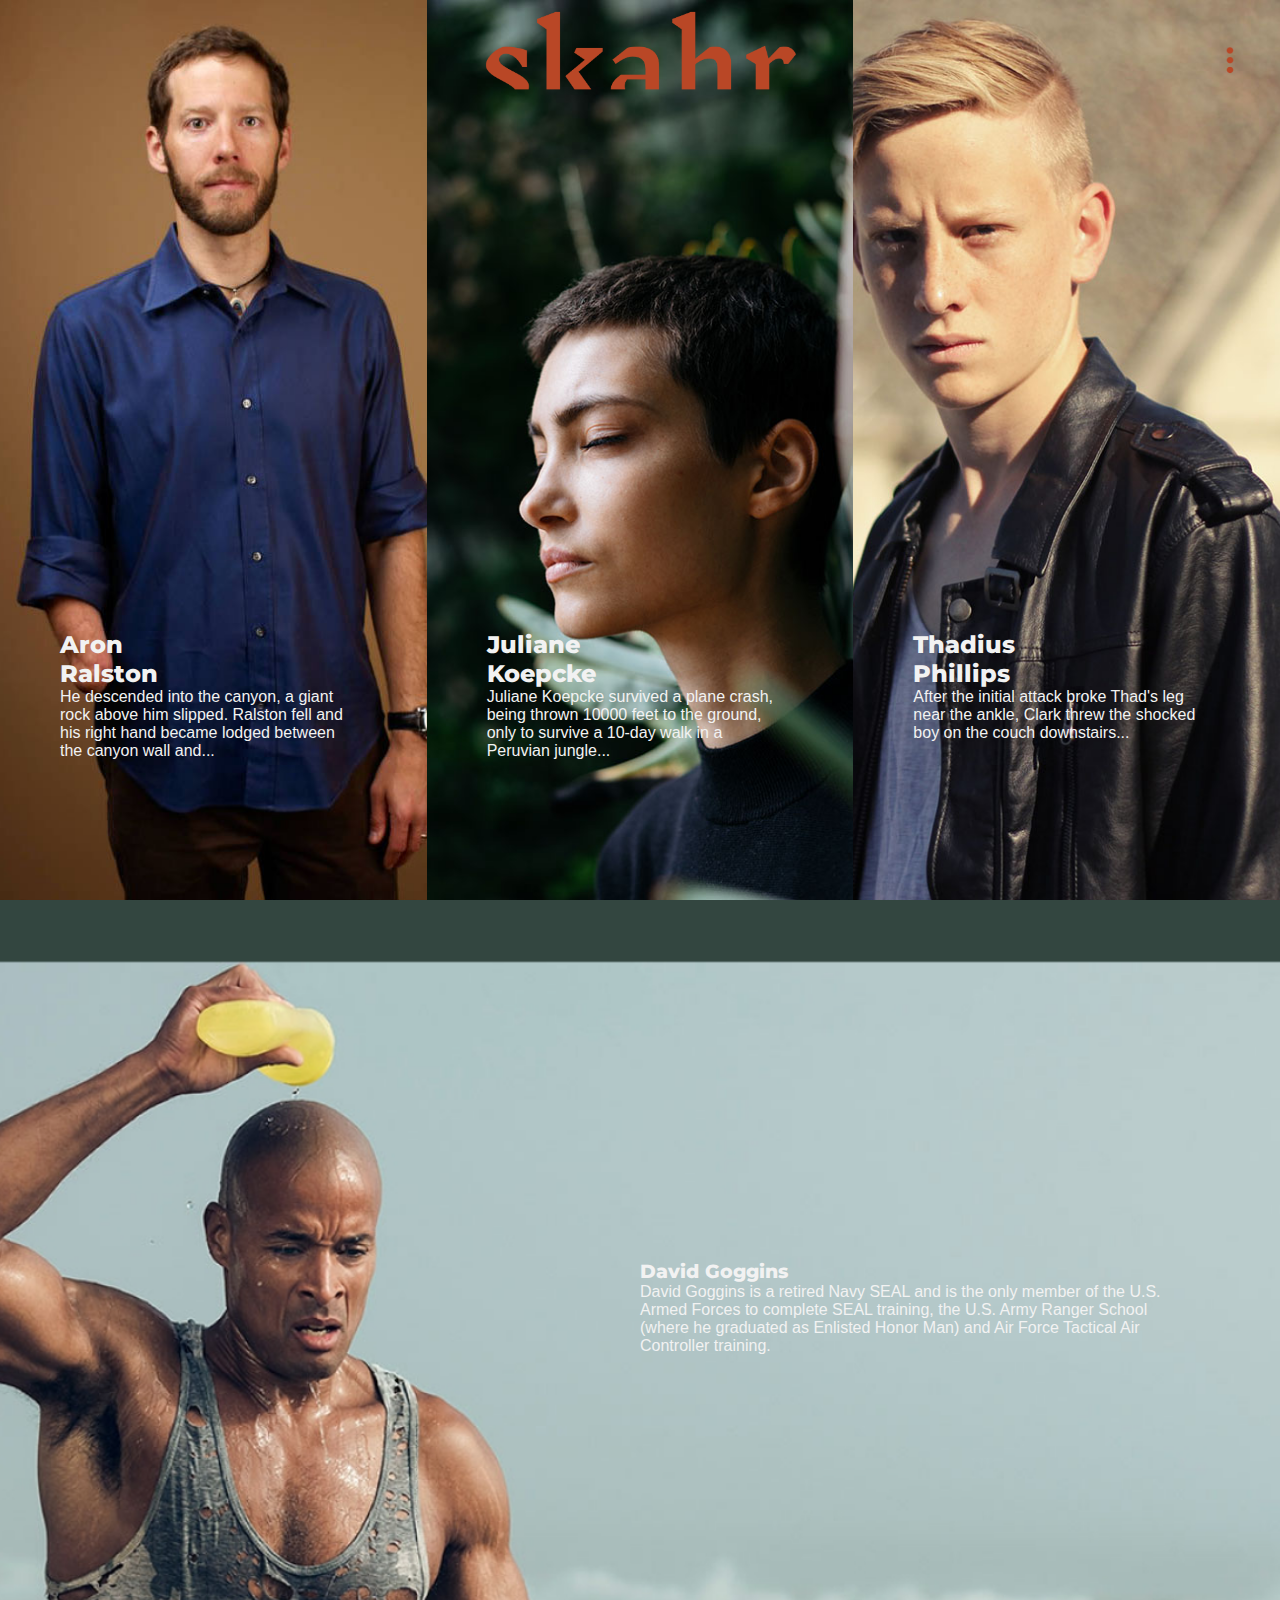
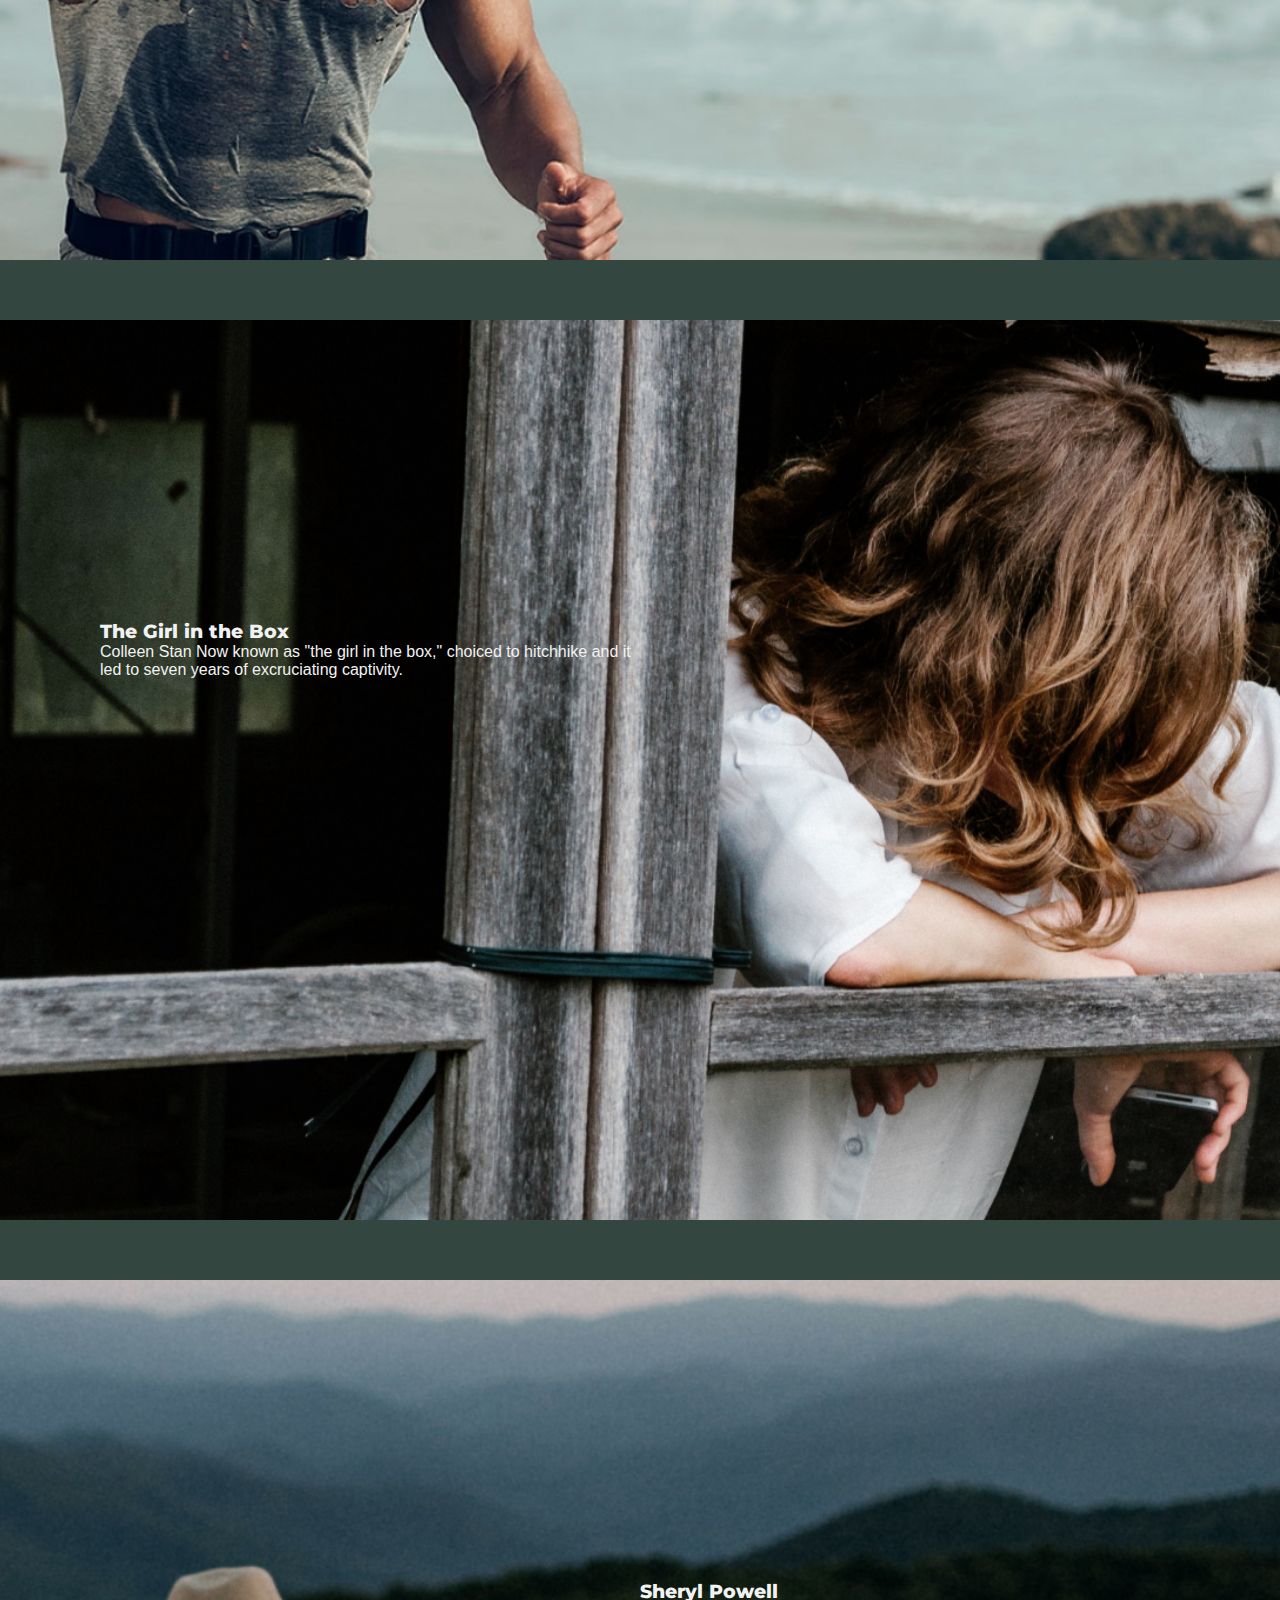
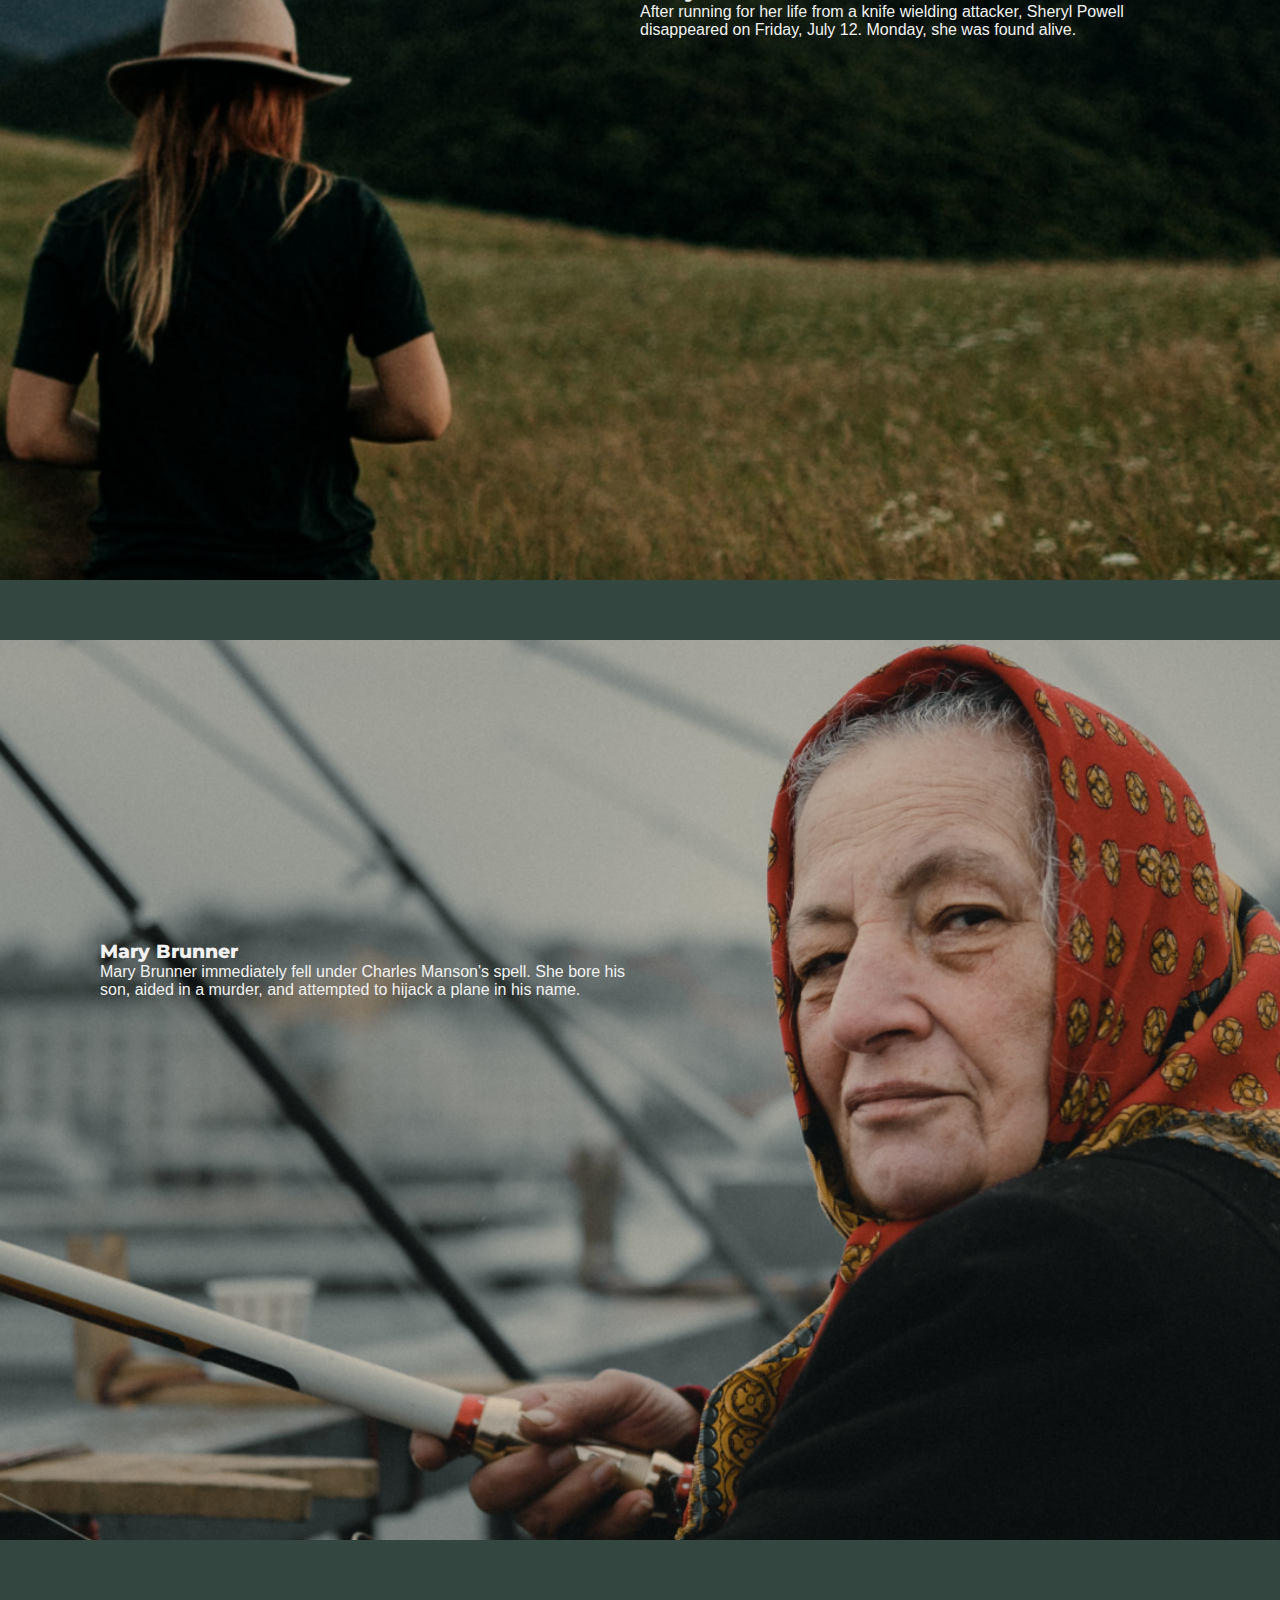
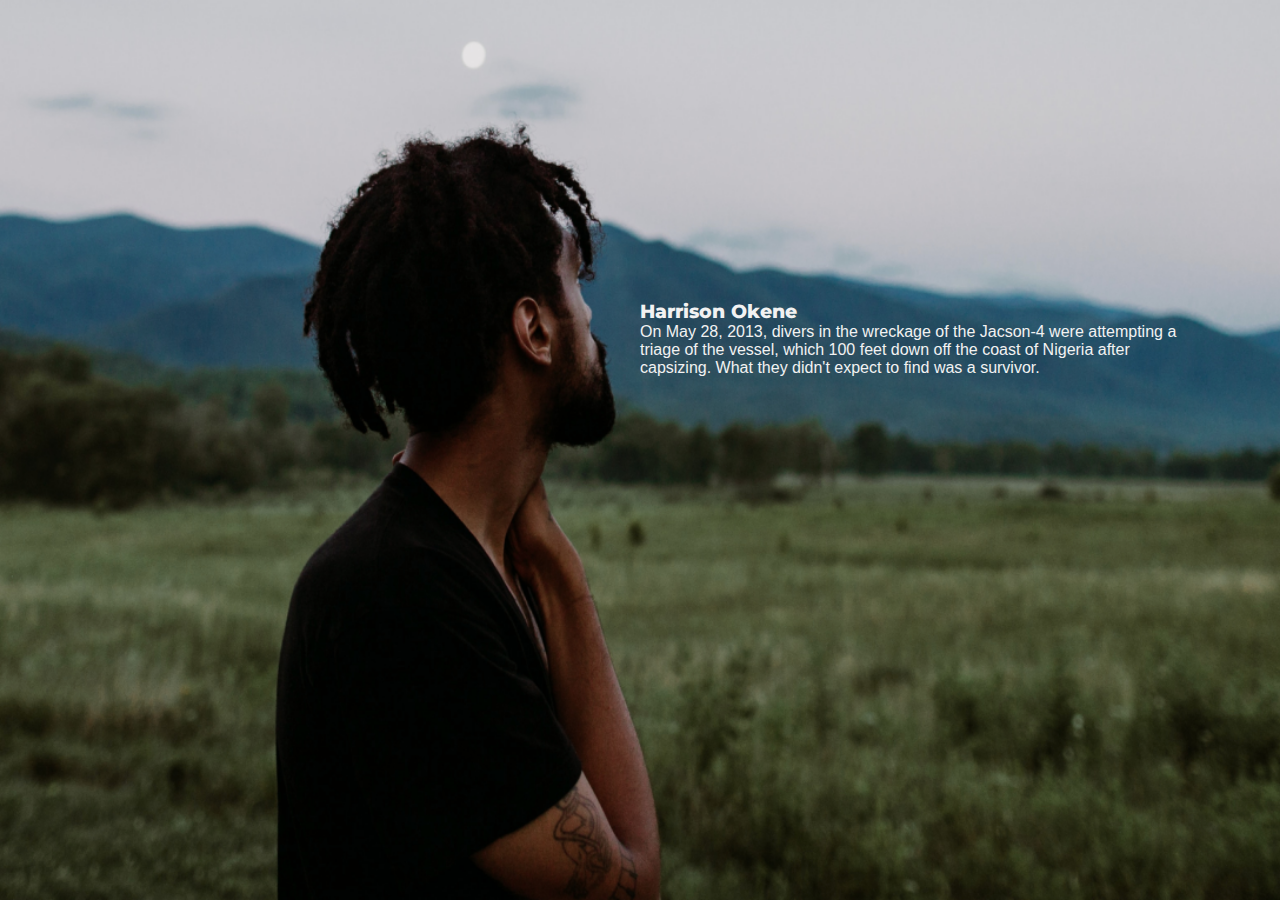
==== index.html @ 728d1b44 "meny - pirk" ====
<!DOCTYPE html>
<html lang="en">

<head>
  <meta charset="UTF-8" />
  <meta name="viewport" content="width=device-width, initial-scale=1.0" />
  <meta http-equiv="X-UA-Compatible" content="ie=edge" />
  <link rel="stylesheet" href="index.css" />
  <title>skahrmagazine</title>
</head>

<body>

  <header>
    <div class="header-item home"></div>
    <div class="header-menu">
      <a href="#">
        <div id="knapp"></div>
      </a>
    </div>
    </div>
  </header>

  <!-- BURGER MENU -->

  <div class="overlay-menu" scroll="no">
    <nav>
      <div class="burger-nav">
        <div class="logo-menu">
          <img class="" src="./src/nylogo-kopi.png">
        </div>
        <div id="search">
          <input type="text">
          <div class="lupen">
            <img class="lupen" src="./assets/Magnifying.png">
          </div>
        </div>
      </div>

      <a href="#">
        <div id="pilh"></div>
      </a>

      <div class="box">
        <div class="articles">
          <div id="david">
            <img class="person david" src="./src/eldreartikler/DavidGoggins.png">
            <h4>David Goggins</h4>
            <p>David Goggins is a retired Navy SEAL and is the only member of..</p>
          </div>

          <div id="boxgirl">
            <img class="person boxgirl" src="./src/eldreartikler/GirlInTheBox.png">
            <h4>The girl in the box</h4>
            <p>David Goggins is a retired Navy SEAL and is the only member of..</p>
          </div>

          <div id="harrison">
            <img class="person harrison" src="./src/eldreartikler/Harrison.png">
            <h4>Harrison Okene</h4>
            <p>David Goggins is a retired Navy SEAL and is the only member of..</p>
          </div>

          <div id="mary">
            <img class="person marybrunner" src="./src/eldreartikler/MaryBrunner.png">
            <h4>Mary Brunner</h4>
            <p>David Goggins is a retired Navy SEAL and is the only member of..</p>
          </div>

          <div id="sheryl">
            <img class="person sheryllpowell" src="./src/eldreartikler/SheryllPowell.png">
            <h4>Sheryll Powell</h4>
            <p>David Goggins is a retired Navy SEAL and is the only member of..</p>
          </div>

          <div id="jane">
            <img class="person janewilliams" src="./src/eldreartikler/JaneWilliams.png">
            <h4>Jane Williams</h4>
            <p>David Goggins is a retired Navy SEAL and is the only member of..</p>
          </div>
        </div>
      </div>
      <div class="overlay-footer">
        <div>
          <h4>Redaksjonen:</h4>
          <p>Ansv. redaktør: Helene S. Høie
            <br>
            Ansv. adm. direktør: Marius A. Sletten
            <br>
            Utviklingsredaktør: Silje Ljødal
          </p>
        </div>
        <div>
          <h4>Kontakt:</h4>
          <p>skahr@magasin.com
            <br>
            <br>
            Rosenkrantz gate 16,
            0160 Oslo
          </p>
        </div>
      </div>
    </nav>
  </div>


  <!-- SIDENS INNHOLD -->


  <img class="logo" src="./src/nylogo-kopi.png" alt="logo" />
  <main>
    <div class="item item1">
      <h2>Aron<br />Ralston</h2>
      <p>
        He descended into the canyon, a giant rock above him slipped. Ralston
        fell and his right hand became lodged between the canyon wall and...
      </p>
      <a href="#">
        <img src="./assets/lys_knapp.png" height="40px" alt="">
      </a>
    </div>
    <div class="item item2">
      <h2>Juliane<br />Koepcke</h2>
      <p>
        Juliane Koepcke survived a plane crash, being thrown 10000 feet to the
        ground, only to survive a 10-day walk in a Peruvian jungle...
      </p>
      <a href="#">
        <img src="./assets/lys_knapp.png" height="40px" alt="">
      </a>
    </div>
    <div class="item item3">
      <h2>Thadius<br />Phillips</h2>
      <p>
        After the initial attack broke Thad's leg near the ankle, Clark threw
        the shocked boy on the couch downstairs...
      </p>
      <a href="#">
        <img src="./assets/lys_knapp.png" height="40px" alt="">
      </a>
    </div>
  </main>
  <section class="former-articles">
    <div class="former article1">
      <h3>David Goggins</h3>
      <p>
        David Goggins is a retired Navy SEAL and is the only member of the
        U.S. Armed Forces to complete SEAL training, the U.S. Army Ranger
        School (where he graduated as Enlisted Honor Man) and Air Force
        Tactical Air Controller training.
      </p>
      <a href="#">
        <img src="./assets/lys_knapp.png" height="40px" alt="">
      </a>
    </div>
    <div class="former article2">
      <h3>The Girl in the Box</h3>
      <p>
        Colleen Stan Now known as "the girl in the box," choiced to hitchhike
        and it led to seven years of excruciating captivity.
      </p>
      <a href="#">
        <img src="./assets/lys_knapp.png" height="40px" alt="">
      </a>
    </div>
    <div class="former article3">
      <h3>Sheryl Powell</h3>
      <p>
        After running for her life from a knife wielding attacker, Sheryl
        Powell disappeared on Friday, July 12. Monday, she was found alive.
      </p>
      <a href="#">
        <img src="./assets/lys_knapp.png" height="40px" alt="">
      </a>
    </div>
    <div class="former article4">
      <h3>Mary Brunner</h3>
      <p>
        Mary Brunner immediately fell under Charles Manson's spell. She bore
        his son, aided in a murder, and attempted to hijack a plane in his
        name.
      </p>
      <a href="#">
        <img src="./assets/lys_knapp.png" height="40px" alt="">
      </a>
    </div>
    <div class="former article5">
      <h3>Harrison Okene</h3>
      <p>
        On May 28, 2013, divers in the wreckage of the Jacson-4 were
        attempting a triage of the vessel, which 100 feet down off the coast
        of Nigeria after capsizing. What they didn't expect to find was a
        survivor.
      </p>
      <a href="#">
        <img src="./assets/lys_knapp.png" height="40px" alt="">
      </a>
    </div>
  </section>

  <script src="js/index.js"></script>
</body>

</html>
---- index.css ----
@import url("https://use.typekit.net/wgt3qdl.css");
@import url("https://fonts.googleapis.com/css?family=Montserrat:500,600,700,800&display=swap");
* {
  margin: 0;
  padding: 0;
  box-sizing: border-box;
  font-family: "lft-etica", sans-serif;
}

body {
  background-color: #334640;
}

header {
  height: 10vh;
  display: flex;
  width: 100vw;
  justify-content: space-between;
  align-items: center;
  position: fixed;
  z-index: 10;
}
header .menu {
  margin-right: 20px;
}
header .home {
  margin-left: 20px;
}
header #knapp {
  height: 30px;
  width: 20px;
  background-image: url("./assets/misc.png");
  background-size: contain;
  background-position: center;
  background-repeat: no-repeat;
  margin-top: 30px;
}
header #knapp.visible {
  height: 25px;
  width: 20px;
  background-image: url("./assets/X-.png");
  background-size: contain;
  background-position: center;
  background-repeat: no-repeat;
}

.overlay-menu {
  height: 100vh;
  width: 100vw;
  background-color: #2C2C2C;
  position: fixed;
  z-index: 2;
  transition: 0.5s;
  right: -100vw;
}
.overlay-menu .burger-nav {
  width: 80vw;
  height: 10vh;
  margin: 0 auto;
  margin-top: 0;
  margin-bottom: 0;
  display: flex;
  justify-content: space-between;
  align-items: flex-end;
}
.overlay-menu .burger-nav .logo-menu {
  height: 50px;
}
.overlay-menu .burger-nav .logo-menu img {
  height: 100%;
}
.overlay-menu .burger-nav #search {
  padding-top: 20px;
  height: 50px;
  display: grid;
  grid-template-columns: 200px 40px;
}
.overlay-menu .burger-nav #search input {
  height: 32px;
  background-color: #201F1F;
  border: 1px solid #2C2C2C;
  border-radius: 4px;
}
.overlay-menu .burger-nav #search .lupen {
  position: inline-block;
  height: 20px;
  margin-top: 4px;
  margin-left: -14px;
}
.overlay-menu .box {
  background-color: #201F1F;
}
.overlay-menu .box .articles {
  width: 80vw;
  margin: auto;
  color: #f2f2f2;
  padding-top: 50px;
  padding-bottom: 50px;
  justify-content: center;
  display: grid;
  grid-template: 140px/auto auto auto;
  grid-gap: 95px;
}
.overlay-menu #pilh {
  display: block;
  background-image: url("./assets/pilh.png");
  position: relative;
  height: 40px;
  width: 20px;
  z-index: 15;
  background-size: contain;
  background-position: center;
  background-repeat: no-repeat;
  left: 95vw;
  top: 260px;
  transform: translate(-50%);
}
.overlay-menu .overlay-footer {
  display: flex;
  flex-wrap: wrap;
}
.overlay-menu .overlay-footer div {
  padding-left: 200px;
}
.overlay-menu h4 {
  padding-top: 30px;
  color: #D15827;
  font-size: 16px;
  padding-bottom: 10px;
  font-weight: 500;
}
.overlay-menu .overlay-footer {
  display: flex;
  flex-wrap: wrap;
}
.overlay-menu .overlay-footer div {
  padding-left: 220px;
}
.overlay-menu h4 {
  padding-top: 14px;
  color: #D15827;
  font-size: 14px;
  padding-bottom: 10px;
  font-weight: 500;
}
.overlay-menu p {
  color: #D15827;
  font-size: 12px;
  font-weight: 300;
}
.overlay-menu .person {
  height: 150px;
}
.overlay-menu #david h4 {
  font-size: 14px;
  color: #f2f2f2;
  font-family: "montserrat";
  font-weight: 800;
  margin-top: -15px;
}
.overlay-menu #david p {
  font-size: 12;
  color: #f2f2f2;
  font-family: "lft-etica", sans-serif;
  font-weight: 300;
  margin-top: -5px;
}
.overlay-menu #boxgirl h4 {
  font-size: 14px;
  color: #f2f2f2;
  font-family: "montserrat";
  font-weight: 800;
  margin-top: -15px;
}
.overlay-menu #boxgirl p {
  font-size: 12;
  color: #f2f2f2;
  font-family: "lft-etica", sans-serif;
  font-weight: 300;
  margin-top: -5px;
}
.overlay-menu #harrison h4 {
  font-size: 14px;
  color: #f2f2f2;
  font-family: "montserrat";
  font-weight: 800;
  margin-top: -15px;
}
.overlay-menu #harrison p {
  font-size: 12;
  color: #f2f2f2;
  font-family: "lft-etica", sans-serif;
  font-weight: 300;
  margin-top: -5px;
}
.overlay-menu #mary h4 {
  font-size: 14px;
  color: #f2f2f2;
  font-family: "montserrat";
  font-weight: 800;
  margin-top: -15px;
}
.overlay-menu #mary p {
  font-size: 12;
  color: #f2f2f2;
  font-family: "lft-etica", sans-serif;
  font-weight: 300;
  margin-top: -5px;
}
.overlay-menu #sheryl h4 {
  font-size: 14px;
  color: #f2f2f2;
  font-family: "montserrat";
  font-weight: 800;
  margin-top: -15px;
}
.overlay-menu #sheryl p {
  font-size: 12;
  color: #f2f2f2;
  font-family: "lft-etica", sans-serif;
  font-weight: 300;
  margin-top: -5px;
}
.overlay-menu #jane h4 {
  font-size: 14px;
  color: #f2f2f2;
  font-family: "montserrat";
  font-weight: 800;
  margin-top: -15px;
}
.overlay-menu #jane p {
  font-size: 12;
  color: #f2f2f2;
  font-family: "lft-etica", sans-serif;
  font-weight: 300;
  margin-top: -5px;
}

.overlay-menu.visible {
  height: 100vh;
  background-color: #2C2C2C;
  position: fixed;
  z-index: 2;
  right: 0px;
}

.logo {
  display: block;
  position: absolute;
  width: 25%;
  left: 50%;
  transform: translate(-50%);
}

main {
  display: flex;
  flex-wrap: wrap;
}
main .item {
  height: 100vh;
  width: 300px;
  flex-grow: 1;
  background-size: cover;
  background-position: center top;
  color: #f2f2f2;
  padding: 70vh 80px 0 60px;
}
main h2 {
  font-family: "montserrat";
  font-weight: 800;
}
main p {
  font-weight: 200;
}
main a {
  color: #f2f2f2;
  text-decoration: none;
  font-weight: 500;
  font-family: "montserrat";
  padding: 90px;
  padding-top: 15px;
  display: inline-block;
}
main .item1 {
  background-image: url("./src/nyeste/riktigformat_Aron.jpg");
}
main .item2 {
  background-image: url("./src/nyeste/riktig_format.jpg");
}
main .item3 {
  background-image: url("./src/nyeste/rikgitfarmat.dude.jpg");
}

.header-menu {
  padding-right: 40px;
}
.header-menu img {
  height: 25px;
}

.former-articles {
  display: flex;
  flex-wrap: wrap;
}
.former-articles .former {
  width: 100vw;
  height: 100vh;
  flex-grow: 1;
  margin-top: 60px;
  background-size: cover;
  background-position: center;
  color: #f2f2f2;
}
.former-articles .former:nth-child(odd) {
  padding: 300px 100px 0px 50vw;
}
.former-articles .former:nth-child(even) {
  padding: 300px 50vw 0px 100px;
}
.former-articles h3 {
  font-family: "montserrat";
  font-weight: 800;
}
.former-articles p {
  font-family: "lft-etica", sans-serif;
  font-weight: 200;
}
.former-articles a {
  text-decoration: none;
  color: #f2f2f2;
  font-weight: 400;
  margin-top: 30px;
  display: inline-block;
}
.former-articles .article1 {
  background-image: url("./src/eldreartikler/DavidGoggins.png");
}
.former-articles .article2 {
  background-image: url("./src/eldreartikler/GirlInTheBox.png");
}
.former-articles .article3 {
  background-image: url("./src/eldreartikler/SheryllPowell.png");
}
.former-articles .article4 {
  background-image: url("./src/eldreartikler/MaryBrunner.png");
}
.former-articles .article5 {
  background-image: url("./src/eldreartikler/Harrison.png");
}

@media (max-width: 900px) {
  .logo {
    display: none;
  }

  main {
    width: 300vw;
  }
  main .item {
    width: 100vw;
  }

  .former-articles {
    display: flex;
    flex-wrap: wrap;
    padding-right: 20px;
    padding-left: 20px;
  }
  .former-articles .former {
    height: 30vh;
    padding-top: 50px;
    background-size: cover;
    background-position: center;
    color: #f2f2f2;
  }
  .former-articles h3 {
    display: none;
  }
  .former-articles p {
    display: none;
  }
  .former-articles a {
    display: none;
  }
  .former-articles .former:nth-child(odd) {
    padding: 0 0 0 0;
  }
  .former-articles .former:nth-child(even) {
    padding: 0 0 0 0;
  }
}

/*# sourceMappingURL=index.css.map */
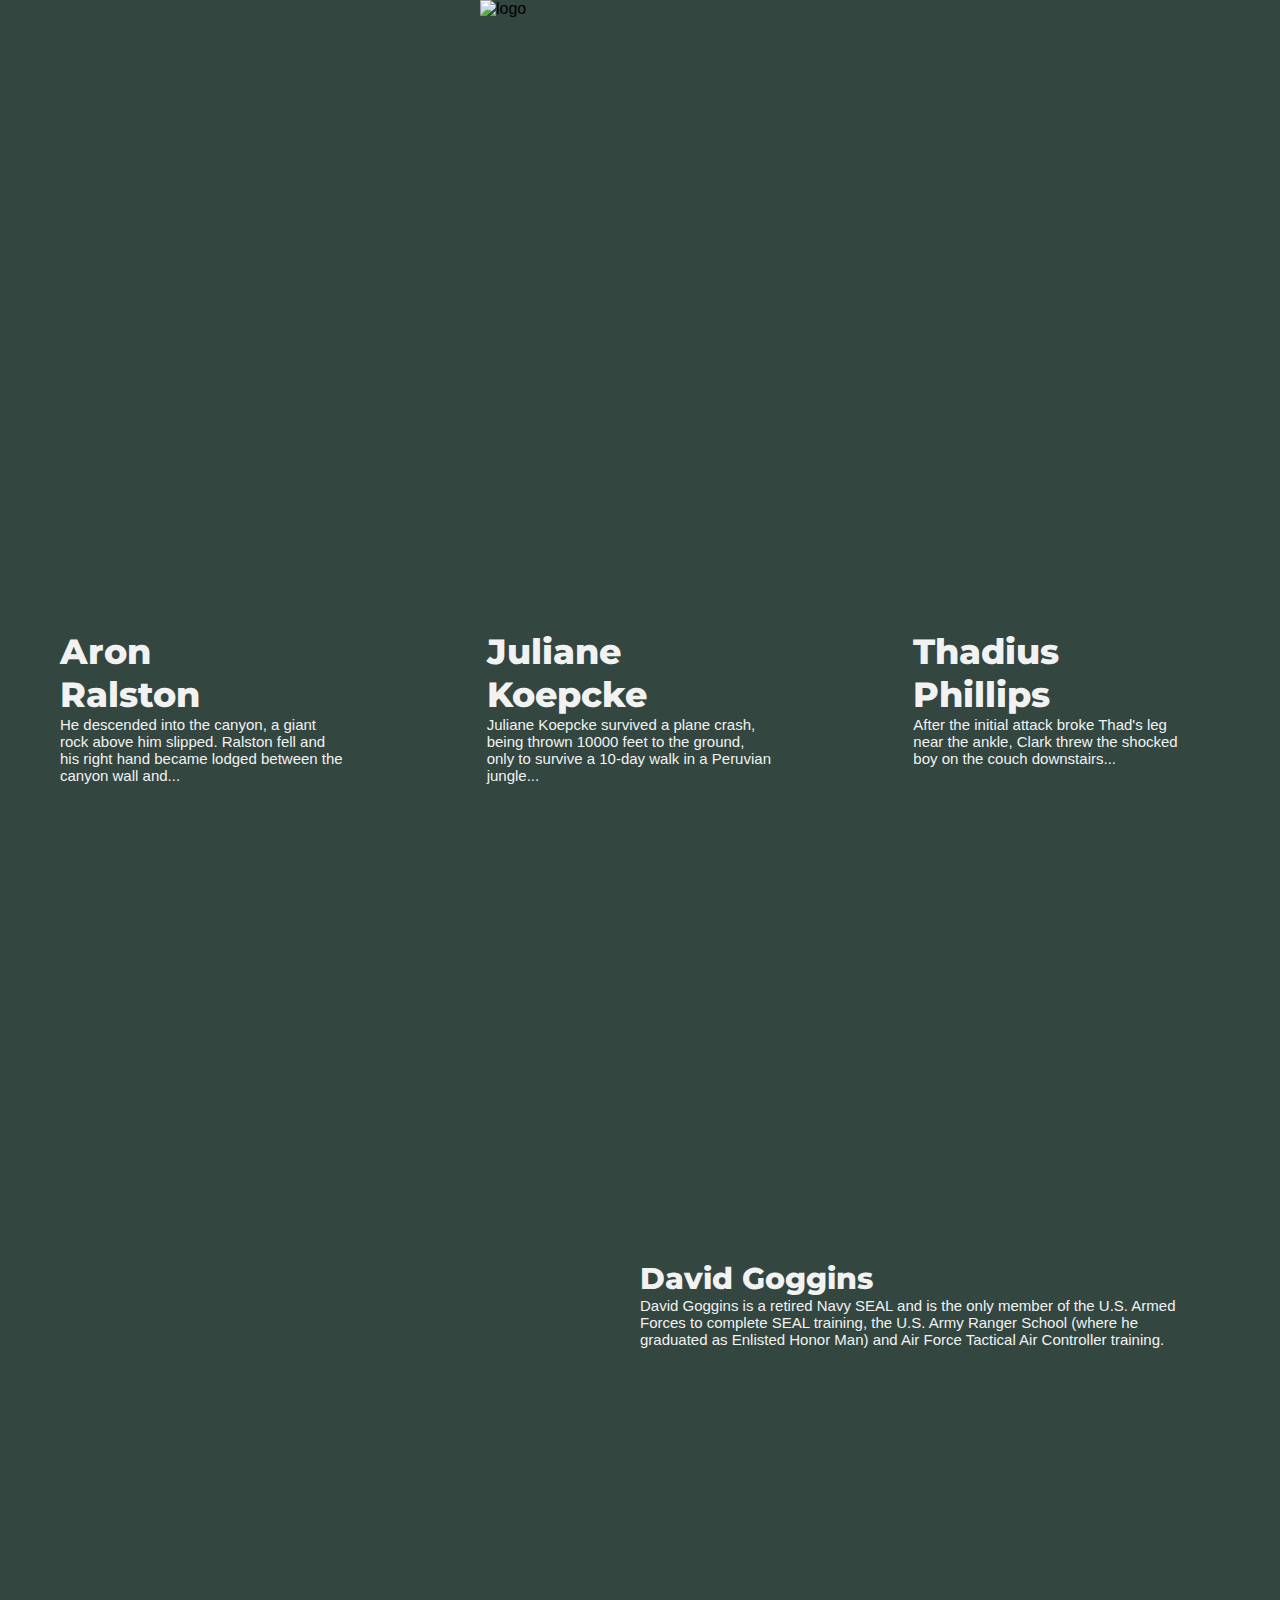
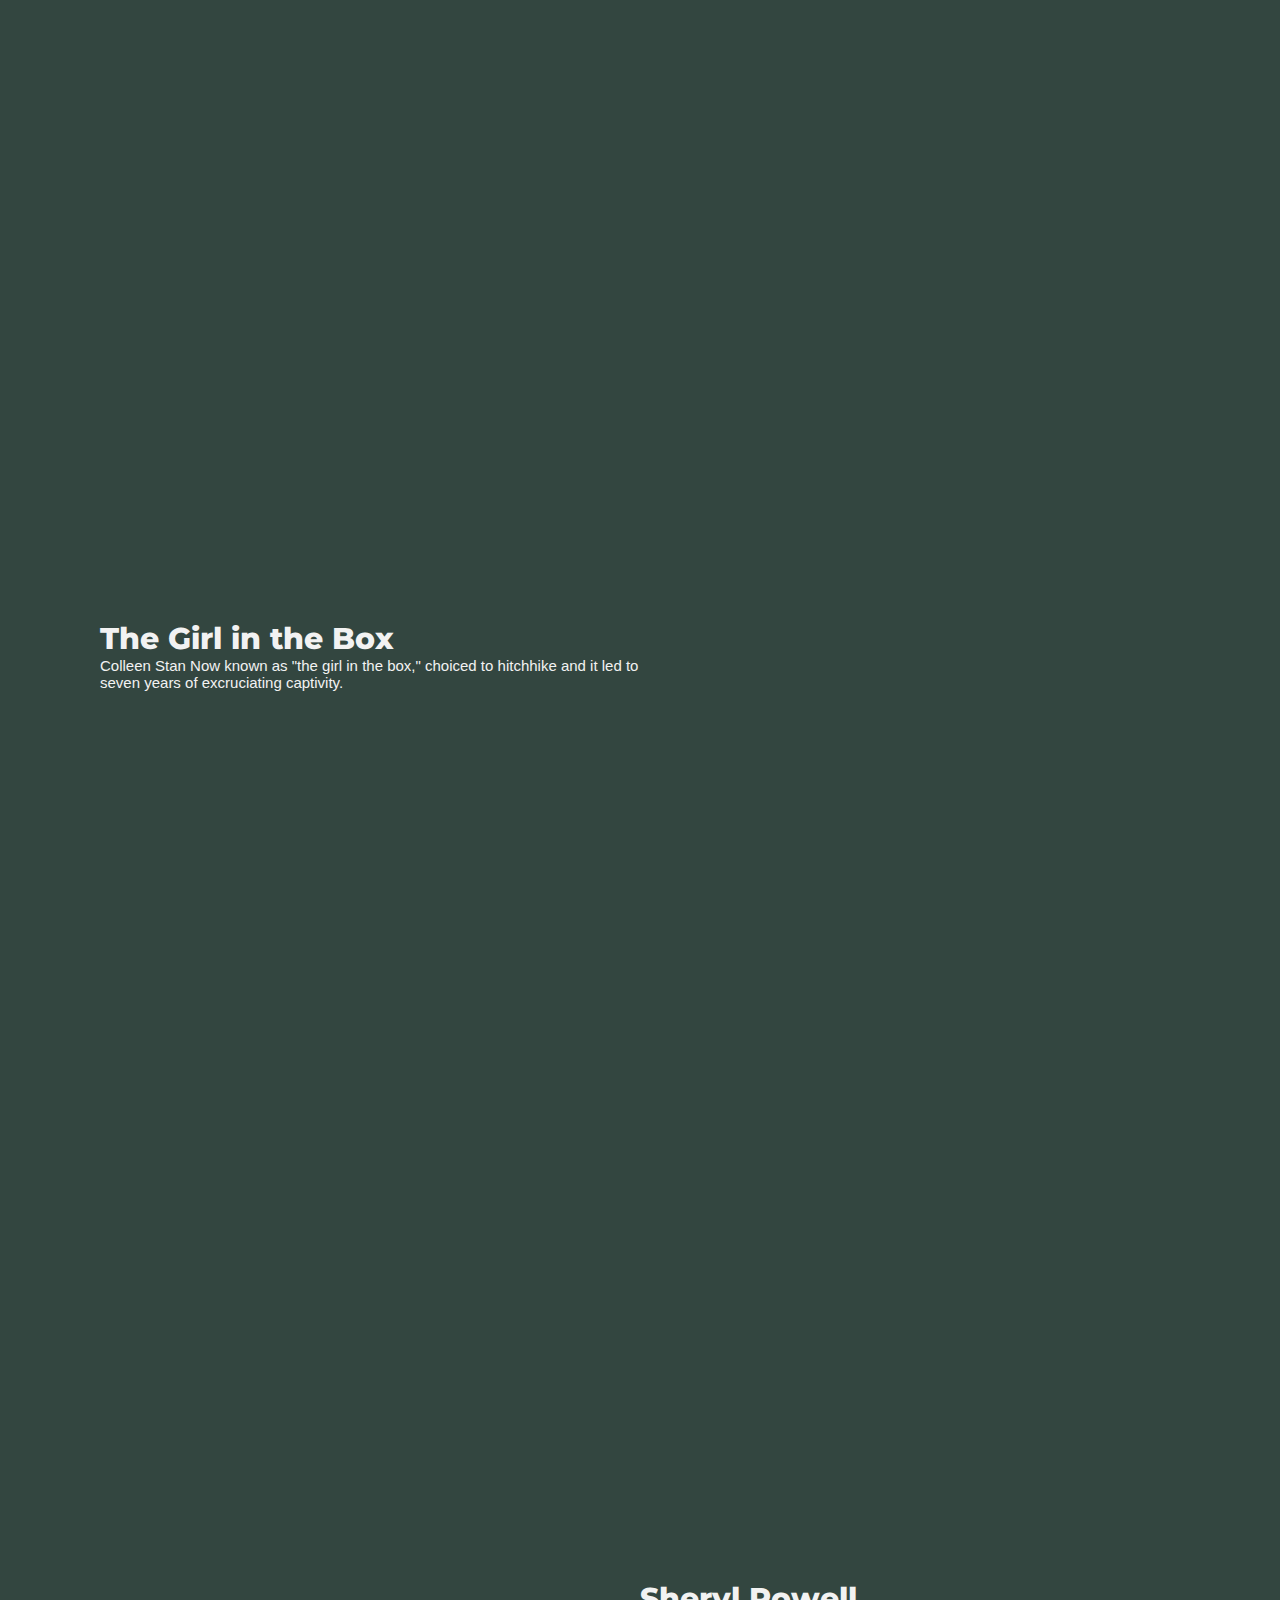
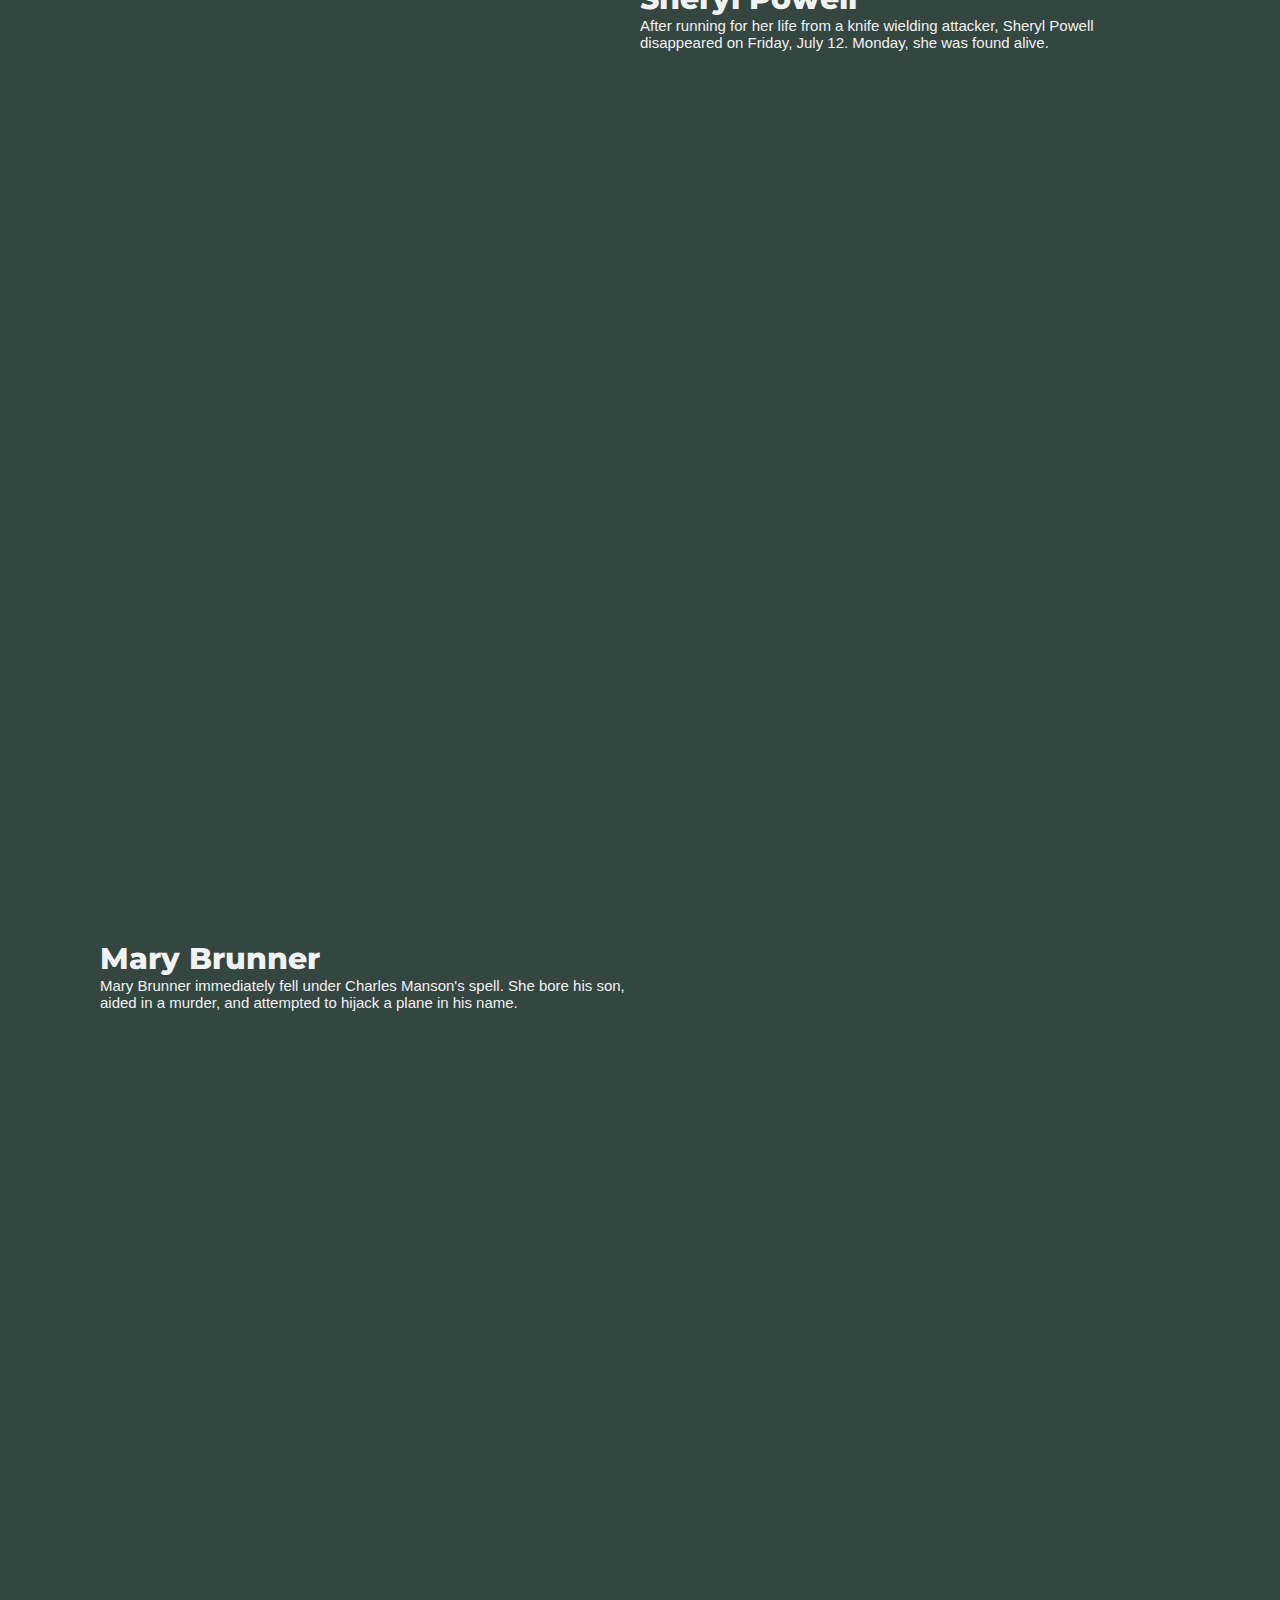
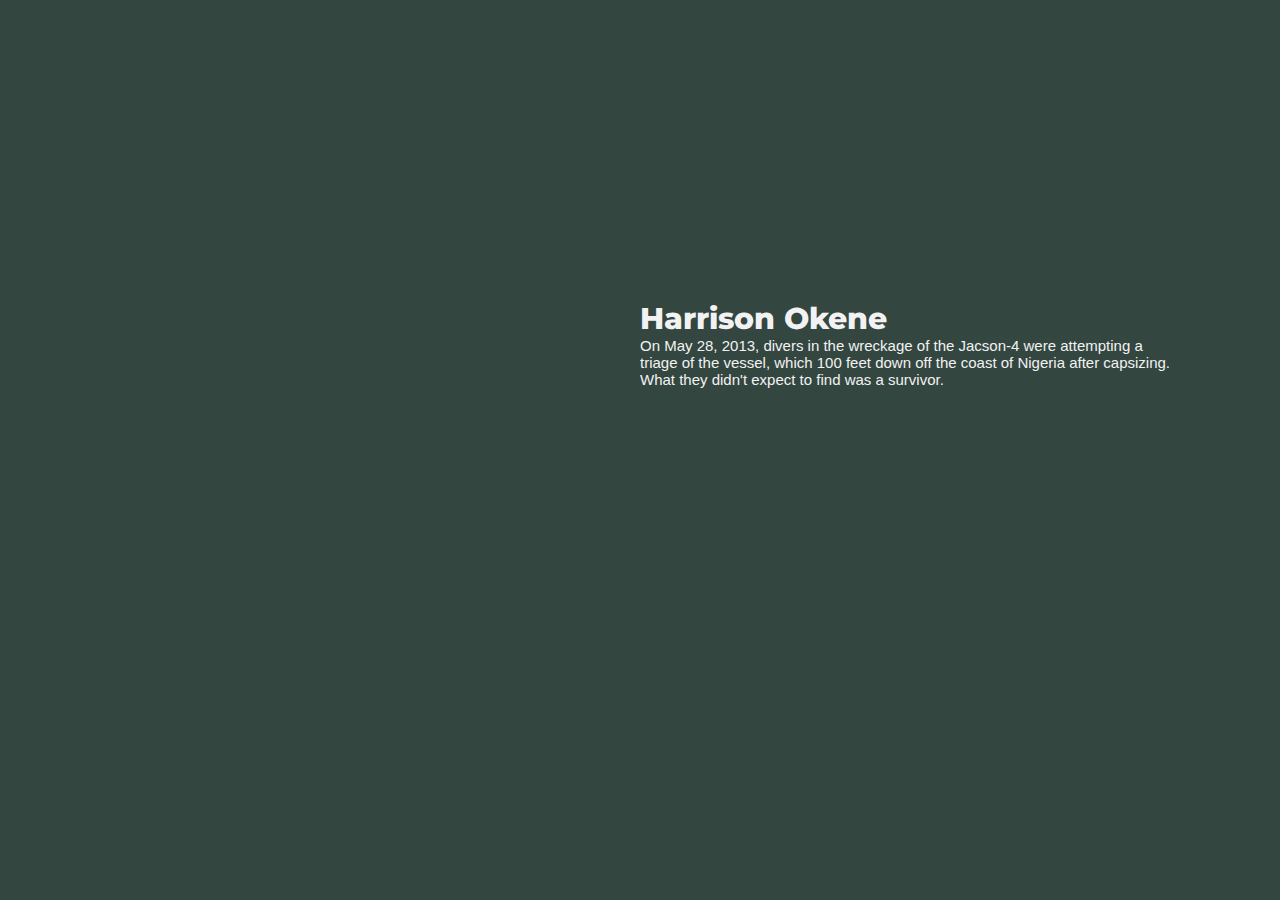
==== commit 26dd6a17: "meny og diverse" ====
--- a/index.html
+++ b/index.html
@@ -5,7 +5,7 @@
   <meta charset="UTF-8" />
   <meta name="viewport" content="width=device-width, initial-scale=1.0" />
   <meta http-equiv="X-UA-Compatible" content="ie=edge" />
-  <link rel="stylesheet" href="index.css" />
+  <link rel="stylesheet" href="./css/index.css" />
   <title>skahrmagazine</title>
 </head>
 
@@ -27,12 +27,12 @@
     <nav>
       <div class="burger-nav">
         <div class="logo-menu">
-          <img class="" src="./src/nylogo-kopi.png">
+          <img class="" src="./src/assets/nylogo-kopi.png">
         </div>
         <div id="search">
           <input type="text">
           <div class="lupen">
-            <img class="lupen" src="./assets/Magnifying.png">
+            <img class="lupen" src="./src/assets/ikoner/Magnifying.png">
           </div>
         </div>
       </div>
@@ -44,43 +44,45 @@
       <div class="box">
         <div class="articles">
           <div id="david">
-            <img class="person david" src="./src/eldreartikler/DavidGoggins.png">
+            <img class="person david" src="./src/img/eldreartikler/DavidGoggins.png">
             <h4>David Goggins</h4>
             <p>David Goggins is a retired Navy SEAL and is the only member of..</p>
           </div>
 
           <div id="boxgirl">
-            <img class="person boxgirl" src="./src/eldreartikler/GirlInTheBox.png">
+            <img class="person boxgirl" src="./src/img/eldreartikler/GirlInTheBox.png">
             <h4>The girl in the box</h4>
-            <p>David Goggins is a retired Navy SEAL and is the only member of..</p>
+            <p>Colleen Stan known as "the girl in the box," choiced to hitchhike and..</p>
           </div>
 
           <div id="harrison">
-            <img class="person harrison" src="./src/eldreartikler/Harrison.png">
+            <img class="person harrison" src="./src/img/eldreartikler/Harrison.png">
             <h4>Harrison Okene</h4>
-            <p>David Goggins is a retired Navy SEAL and is the only member of..</p>
+            <p>On May 28, 2013, divers in the wreckage of the Jacson-4 were..</p>
           </div>
 
           <div id="mary">
-            <img class="person marybrunner" src="./src/eldreartikler/MaryBrunner.png">
+            <img class="person marybrunner" src="./src/img/eldreartikler/MaryBrunner.png">
             <h4>Mary Brunner</h4>
-            <p>David Goggins is a retired Navy SEAL and is the only member of..</p>
+            <p>Mary Brunner immediately fell under Charles Manson's spell. She..</p>
           </div>
 
           <div id="sheryl">
-            <img class="person sheryllpowell" src="./src/eldreartikler/SheryllPowell.png">
-            <h4>Sheryll Powell</h4>
-            <p>David Goggins is a retired Navy SEAL and is the only member of..</p>
+            <img class="person sheryllpowell" src="./src/img/eldreartikler/SheryllPowell.png">
+            <h4>Sheryl Powell</h4>
+            <p>After running for her life from a knife wielding attacker, Sheryl..
+            </p>
           </div>
 
           <div id="jane">
-            <img class="person janewilliams" src="./src/eldreartikler/JaneWilliams.png">
+            <img class="person janewilliams" src="./src/img/eldreartikler/JaneWilliams.png">
             <h4>Jane Williams</h4>
-            <p>David Goggins is a retired Navy SEAL and is the only member of..</p>
+            <p>Jane placed herself in many dangerous situations with the..</p>
           </div>
         </div>
       </div>
       <div class="overlay-footer">
+
         <div>
           <h4>Redaksjonen:</h4>
           <p>Ansv. redaktør: Helene S. Høie
@@ -90,6 +92,7 @@
             Utviklingsredaktør: Silje Ljødal
           </p>
         </div>
+
         <div>
           <h4>Kontakt:</h4>
           <p>skahr@magasin.com
@@ -99,6 +102,7 @@
             0160 Oslo
           </p>
         </div>
+
       </div>
     </nav>
   </div>
@@ -107,7 +111,7 @@
   <!-- SIDENS INNHOLD -->
 
 
-  <img class="logo" src="./src/nylogo-kopi.png" alt="logo" />
+  <img class="logo" src="./src/assets/nylogo-kopi.png" alt="logo" />
   <main>
     <div class="item item1">
       <h2>Aron<br />Ralston</h2>
@@ -115,8 +119,8 @@
         He descended into the canyon, a giant rock above him slipped. Ralston
         fell and his right hand became lodged between the canyon wall and...
       </p>
-      <a href="#">
-        <img src="./assets/lys_knapp.png" height="40px" alt="">
+      <a href="./artikler/aronralston.html">
+        <img src="./src/assets/ikoner/lys_knapp.png" height="45px" alt="">
       </a>
     </div>
     <div class="item item2">
@@ -126,7 +130,7 @@
         ground, only to survive a 10-day walk in a Peruvian jungle...
       </p>
       <a href="#">
-        <img src="./assets/lys_knapp.png" height="40px" alt="">
+        <img src="./src/assets/ikoner/lys_knapp.png" height="45px" alt="">
       </a>
     </div>
     <div class="item item3">
@@ -136,7 +140,7 @@
         the shocked boy on the couch downstairs...
       </p>
       <a href="#">
-        <img src="./assets/lys_knapp.png" height="40px" alt="">
+        <img src="./src/assets/ikoner/lys_knapp.png" height="45px" alt="">
       </a>
     </div>
   </main>
@@ -150,7 +154,7 @@
         Tactical Air Controller training.
       </p>
       <a href="#">
-        <img src="./assets/lys_knapp.png" height="40px" alt="">
+        <img src="./src/assets/ikoner/lys_knapp.png" height="50px" alt="">
       </a>
     </div>
     <div class="former article2">
@@ -160,7 +164,7 @@
         and it led to seven years of excruciating captivity.
       </p>
       <a href="#">
-        <img src="./assets/lys_knapp.png" height="40px" alt="">
+        <img src="./src/assets/ikoner/lys_knapp.png" height="50px" alt="">
       </a>
     </div>
     <div class="former article3">
@@ -170,7 +174,7 @@
         Powell disappeared on Friday, July 12. Monday, she was found alive.
       </p>
       <a href="#">
-        <img src="./assets/lys_knapp.png" height="40px" alt="">
+        <img src="./src/assets/ikoner/lys_knapp.png" height="50px" alt="">
       </a>
     </div>
     <div class="former article4">
@@ -181,7 +185,7 @@
         name.
       </p>
       <a href="#">
-        <img src="./assets/lys_knapp.png" height="40px" alt="">
+        <img src="./src/assets/ikoner/lys_knapp.png" height="50px" alt="">
       </a>
     </div>
     <div class="former article5">
@@ -193,7 +197,7 @@
         survivor.
       </p>
       <a href="#">
-        <img src="./assets/lys_knapp.png" height="40px" alt="">
+        <img src="./src/assets/ikoner/lys_knapp.png" height="50px" alt="">
       </a>
     </div>
   </section>
--- a/css/index.css
+++ b/css/index.css
@@ -0,0 +1,338 @@
+@import url("https://use.typekit.net/wgt3qdl.css");
+@import url("https://fonts.googleapis.com/css?family=Montserrat:500,600,700,800&display=swap");
+* {
+  margin: 0;
+  padding: 0;
+  box-sizing: border-box;
+  font-family: "lft-etica", sans-serif;
+}
+
+body {
+  background-color: #334640;
+}
+
+header {
+  height: 10vh;
+  display: flex;
+  width: 100vw;
+  justify-content: space-between;
+  align-items: center;
+  position: fixed;
+  z-index: 10;
+}
+header #knapp {
+  height: 30px;
+  width: 20px;
+  background-image: url("../src/assets/ikoner/misc.png");
+  background-size: contain;
+  background-position: center;
+  background-repeat: no-repeat;
+  margin-top: 30px;
+}
+header #knapp.visible {
+  height: 25px;
+  width: 20px;
+  background-image: url("../src/assets/ikoner/X-.png");
+  background-size: contain;
+  background-position: center;
+  background-repeat: no-repeat;
+}
+
+.overlay-menu {
+  width: 100vw;
+  background-color: #2C2C2C;
+  position: fixed;
+  max-height: 100vh;
+  top: -100vh;
+  overflow: hidden;
+  z-index: 2;
+  transition: 0.5s;
+}
+.overlay-menu .burger-nav {
+  max-height: 10vh;
+  width: 80vw;
+  margin: 0 auto;
+  margin-top: 0;
+  margin-bottom: 0;
+  display: flex;
+  justify-content: space-between;
+  align-items: flex-end;
+}
+.overlay-menu .burger-nav .logo-menu {
+  height: 50px;
+}
+.overlay-menu .burger-nav .logo-menu img {
+  height: 100%;
+}
+.overlay-menu .burger-nav #search {
+  padding-top: 20px;
+  height: 50px;
+  display: grid;
+  grid-template-columns: 200px 40px;
+}
+.overlay-menu .burger-nav #search input {
+  height: 32px;
+  background-color: #201F1F;
+  border: 1px solid #2C2C2C;
+  border-radius: 4px;
+}
+.overlay-menu .burger-nav #search .lupen {
+  position: inline-block;
+  height: 20px;
+  margin-top: 4px;
+  margin-left: -14px;
+}
+.overlay-menu .box {
+  background-color: #201F1F;
+  min-height: 60vh;
+}
+.overlay-menu .box .articles {
+  width: 80vw;
+  margin: auto;
+  color: #f2f2f2;
+  padding-top: 50px;
+  padding-bottom: 50px;
+  justify-content: center;
+  display: grid;
+  grid-template-columns: 1fr 1fr 1fr;
+}
+.overlay-menu .box .articles div {
+  padding: 20px;
+}
+.overlay-menu .box .articles div h4 {
+  font-size: 14px;
+  color: #f2f2f2;
+  font-family: "montserrat";
+  font-weight: 800;
+}
+.overlay-menu .box .articles div p {
+  font-size: 12;
+  color: #f2f2f2;
+  font-family: "lft-etica", sans-serif;
+  font-weight: 300;
+}
+.overlay-menu .box .articles div .person {
+  width: 100%;
+}
+@media (max-width: 1000px) {
+  .overlay-menu .box .articles {
+    max-width: 55vw;
+    grid-template-columns: 1fr 1fr;
+  }
+  .overlay-menu .box .articles div:nth-child(5), .overlay-menu .box .articles div:nth-child(6) {
+    display: none;
+  }
+}
+@media (max-width: 600px) {
+  .overlay-menu .box .articles {
+    max-width: 70vw;
+    grid-template-columns: 1fr;
+  }
+  .overlay-menu .box .articles div:nth-child(2), .overlay-menu .box .articles div:nth-child(3), .overlay-menu .box .articles div:nth-child(4), .overlay-menu .box .articles div:nth-child(5), .overlay-menu .box .articles div:nth-child(6) {
+    display: none;
+  }
+  .overlay-menu #pilh {
+    display: none;
+  }
+}
+.overlay-menu .overlay-footer {
+  width: 80vw;
+  min-height: 10vh;
+  max-height: 10vh;
+  margin: 0 auto;
+  display: grid;
+  grid-template-columns: auto auto;
+  justify-content: space-between;
+  align-items: center;
+}
+.overlay-menu h4 {
+  padding-top: 14px;
+  color: #D15827;
+  font-size: 14px;
+  padding-bottom: 10px;
+  font-weight: 500;
+}
+.overlay-menu p {
+  color: #D15827;
+  font-size: 12px;
+  font-weight: 300;
+}
+
+#pilh {
+  display: block;
+  background-image: url("../src/assets/ikoner/pilh.png");
+  position: relative;
+  height: 40px;
+  width: 20px;
+  z-index: 15;
+  background-size: contain;
+  background-position: center;
+  background-repeat: no-repeat;
+  left: 95vw;
+  top: 300px;
+  transform: translate(-50%);
+}
+
+.overlay-menu.visible {
+  height: 100vh;
+  background-color: #2C2C2C;
+  position: fixed;
+  z-index: 2;
+  top: 0;
+}
+
+.logo {
+  display: block;
+  position: absolute;
+  width: 25%;
+  left: 50%;
+  transform: translate(-50%);
+}
+
+main {
+  display: flex;
+  flex-wrap: wrap;
+}
+main .item {
+  height: 100vh;
+  width: 300px;
+  flex-grow: 1;
+  background-size: cover;
+  background-position: center top;
+  color: #f2f2f2;
+  padding: 70vh 80px 0 60px;
+}
+main h2 {
+  font-family: "montserrat";
+  font-weight: 800;
+  font-size: 35px;
+}
+main p {
+  font-weight: 200;
+  font-size: 15px;
+}
+main a {
+  color: #f2f2f2;
+  text-decoration: none;
+  font-weight: 500;
+  font-family: "montserrat";
+  padding: 90px;
+  padding-top: 15px;
+  display: inline-block;
+}
+main .item1 {
+  background-image: url("../src/img/nyeste/riktigformat_Aron.jpg");
+}
+main .item2 {
+  background-image: url("../src/img/nyeste/riktig_format.jpg");
+}
+main .item3 {
+  background-image: url("../src/img/nyeste/rikgitfarmat.dude.jpg");
+}
+
+.header-menu {
+  padding-right: 40px;
+}
+.header-menu img {
+  height: 25px;
+}
+
+.former-articles {
+  display: flex;
+  flex-wrap: wrap;
+}
+.former-articles .former {
+  width: 100vw;
+  height: 100vh;
+  flex-grow: 1;
+  margin-top: 60px;
+  background-size: cover;
+  background-position: center;
+  color: #f2f2f2;
+}
+.former-articles .former:nth-child(odd) {
+  padding: 300px 100px 0px 50vw;
+}
+.former-articles .former:nth-child(even) {
+  padding: 300px 50vw 0px 100px;
+}
+.former-articles h3 {
+  font-family: "montserrat";
+  font-weight: 800;
+  font-size: 30px;
+}
+.former-articles p {
+  font-family: "lft-etica", sans-serif;
+  font-weight: 200;
+  font-size: 15px;
+}
+.former-articles a {
+  text-decoration: none;
+  color: #f2f2f2;
+  font-weight: 400;
+  margin-top: 30px;
+  display: inline-block;
+}
+.former-articles .article1 {
+  background-image: url("../src/img/eldreartikler/DavidGoggins.png");
+}
+.former-articles .article2 {
+  background-image: url("../src/img/eldreartikler/GirlInTheBox.png");
+}
+.former-articles .article3 {
+  background-image: url("../src/img/eldreartikler/SheryllPowell.png");
+}
+.former-articles .article4 {
+  background-image: url("../src/img/eldreartikler/MaryBrunner.png");
+}
+.former-articles .article5 {
+  background-image: url("../src/img/eldreartikler/Harrison.png");
+}
+
+@media (max-width: 900px) {
+  .logo {
+    display: none;
+  }
+
+  main {
+    width: 300vw;
+  }
+  main .item {
+    width: 100vw;
+  }
+
+  .former-articles {
+    display: flex;
+    flex-wrap: wrap;
+    padding-right: 20px;
+    padding-left: 20px;
+  }
+  .former-articles .former {
+    height: 30vh;
+    padding-top: 50px;
+    background-size: cover;
+    background-position: center;
+    color: #f2f2f2;
+  }
+  .former-articles h3 {
+    font-family: "montserrat";
+    font-weight: 800;
+    font-size: 20px;
+  }
+  .former-articles p {
+    font-family: "lft-etica", sans-serif;
+    font-weight: 200;
+    font-size: 10px;
+  }
+  .former-articles a {
+    display: none;
+  }
+  .former-articles .former:nth-child(odd) {
+    padding: 100px 50px 0px 50vw;
+  }
+  .former-articles .former:nth-child(even) {
+    padding: 100px 50vw 0px 100px;
+  }
+}
+
+/*# sourceMappingURL=index.css.map */
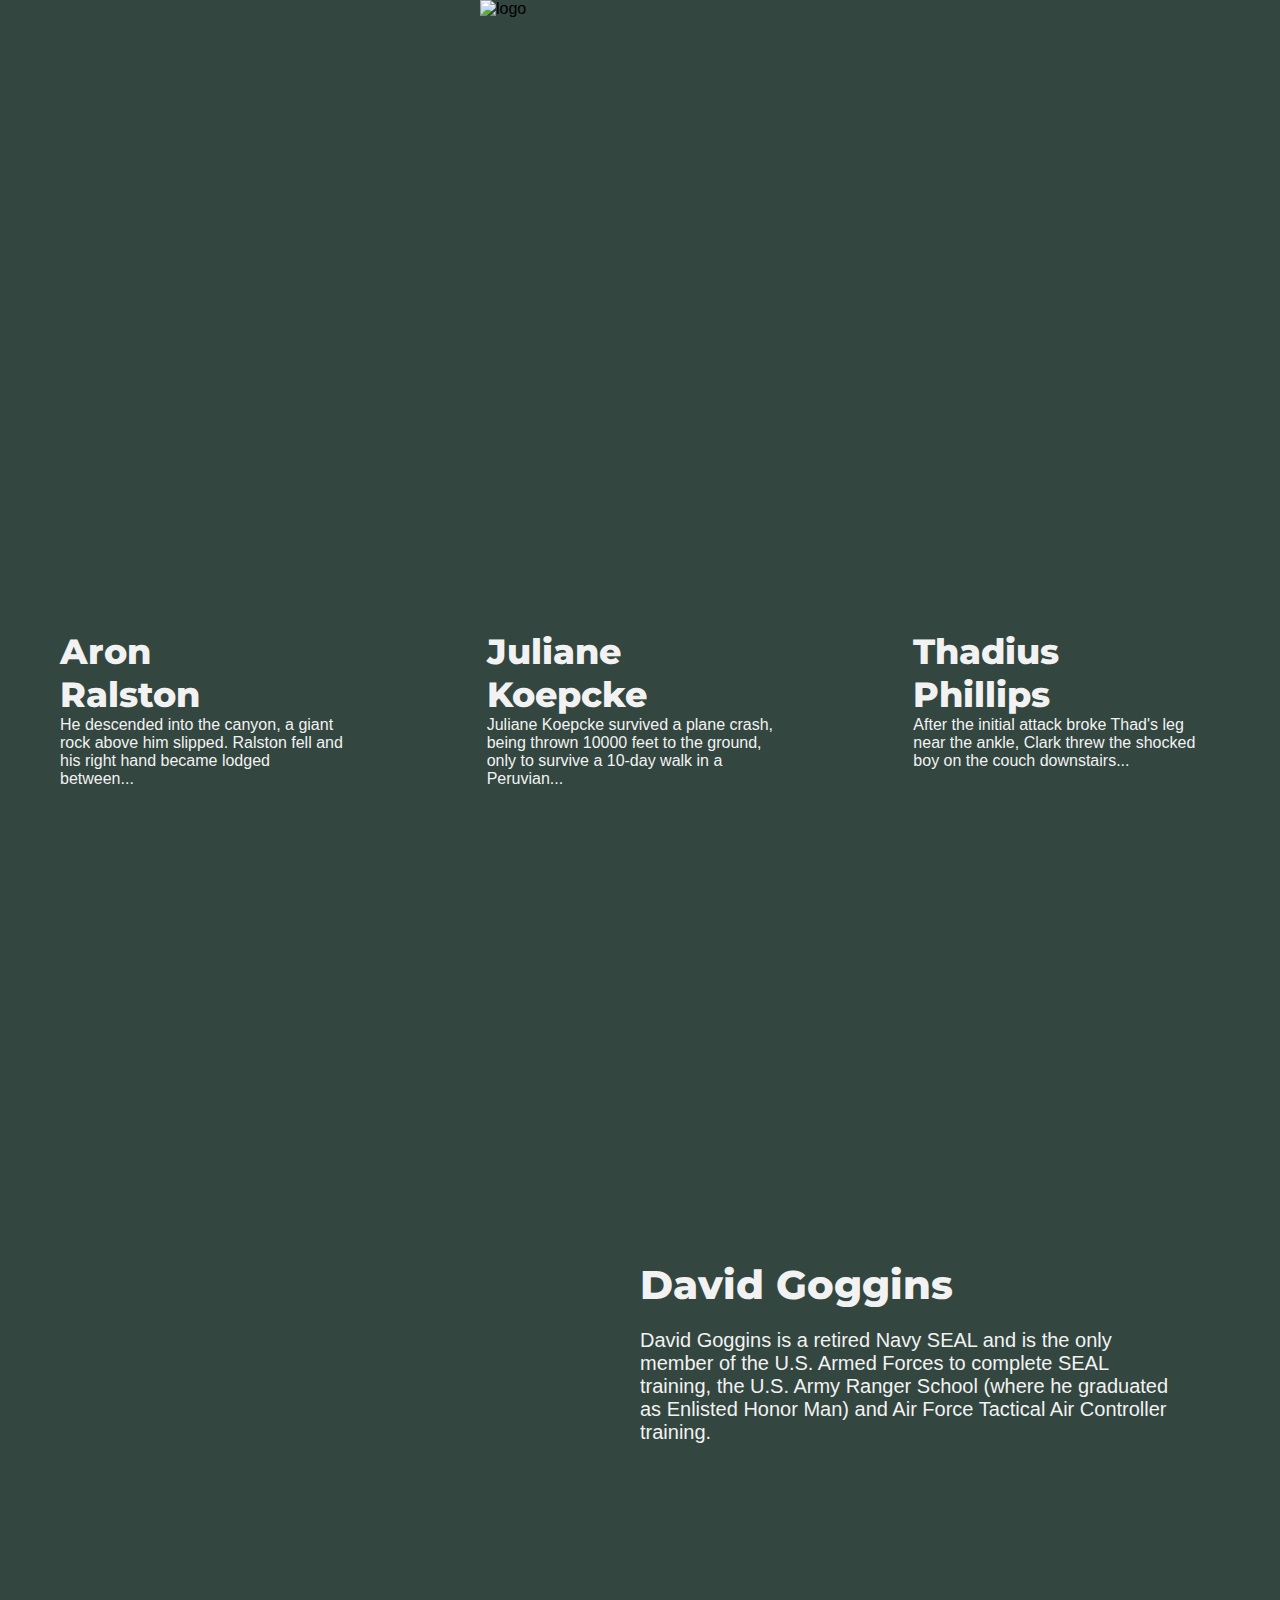
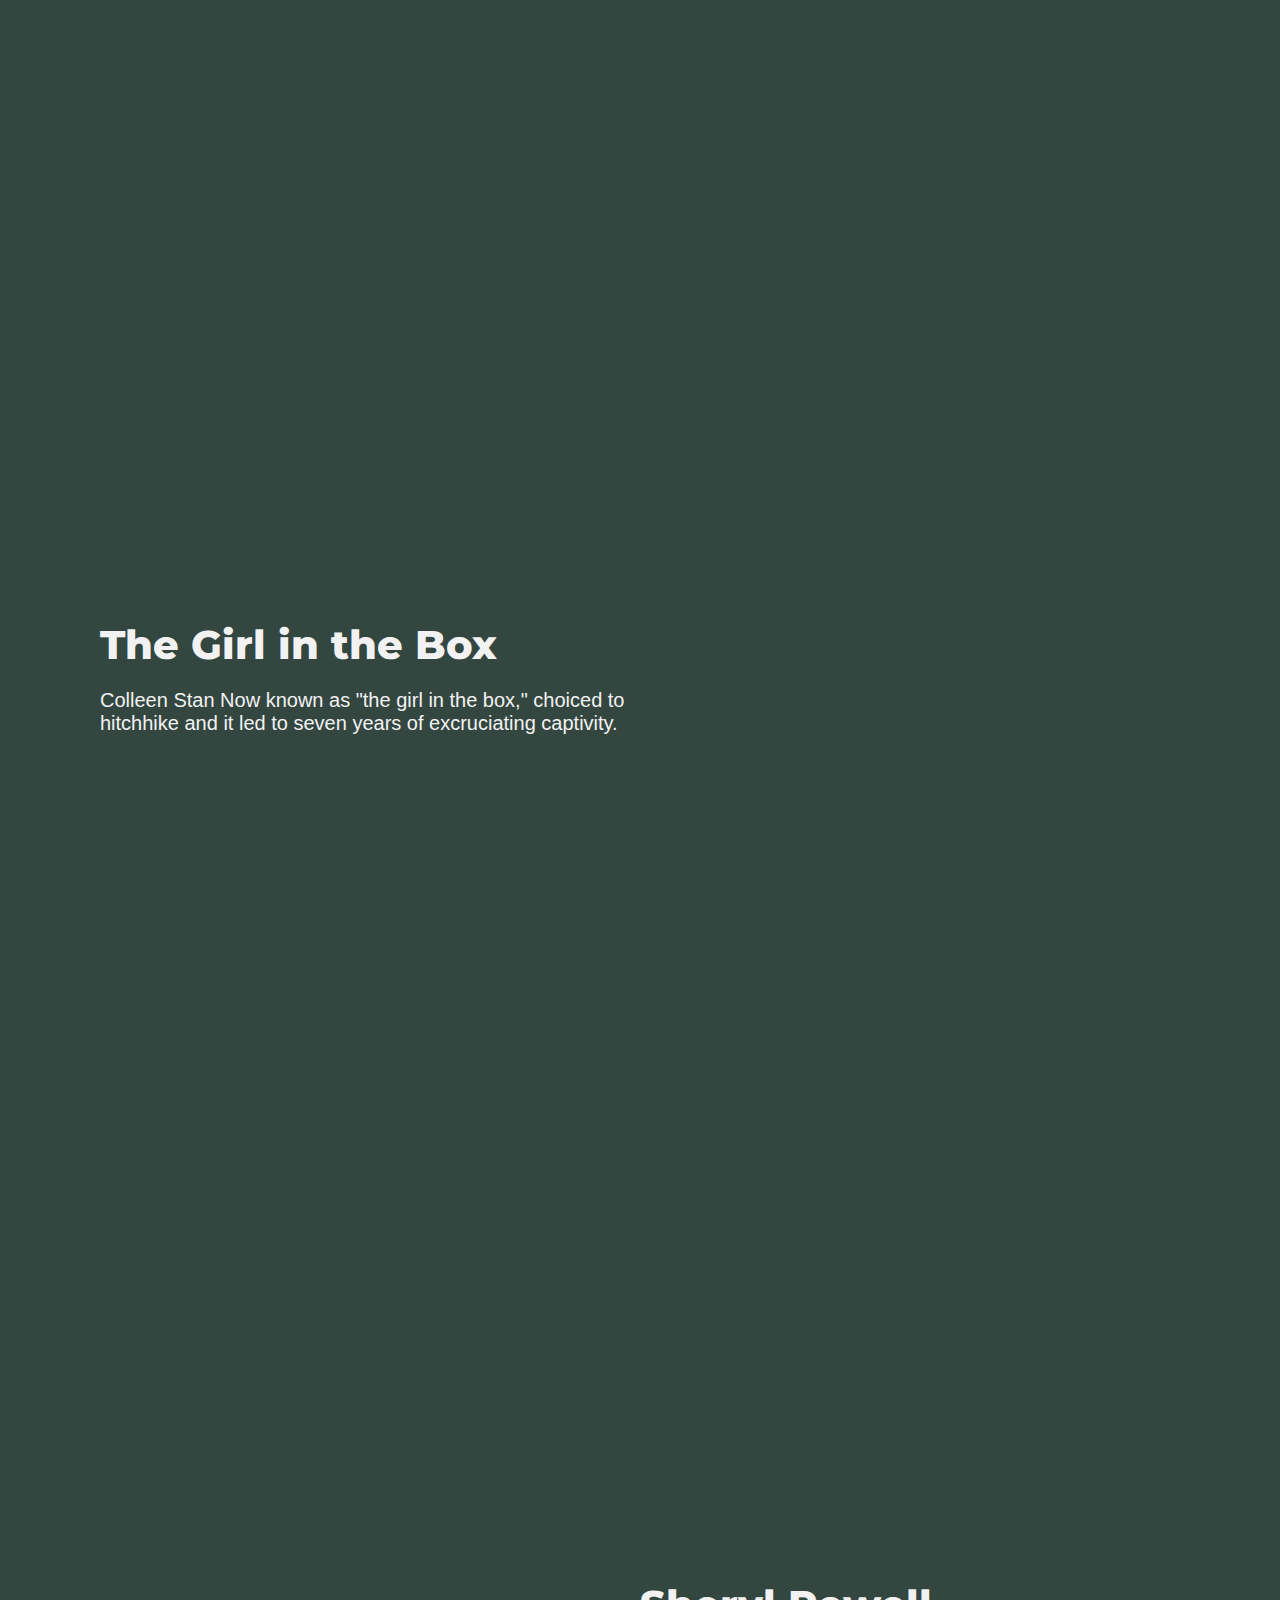
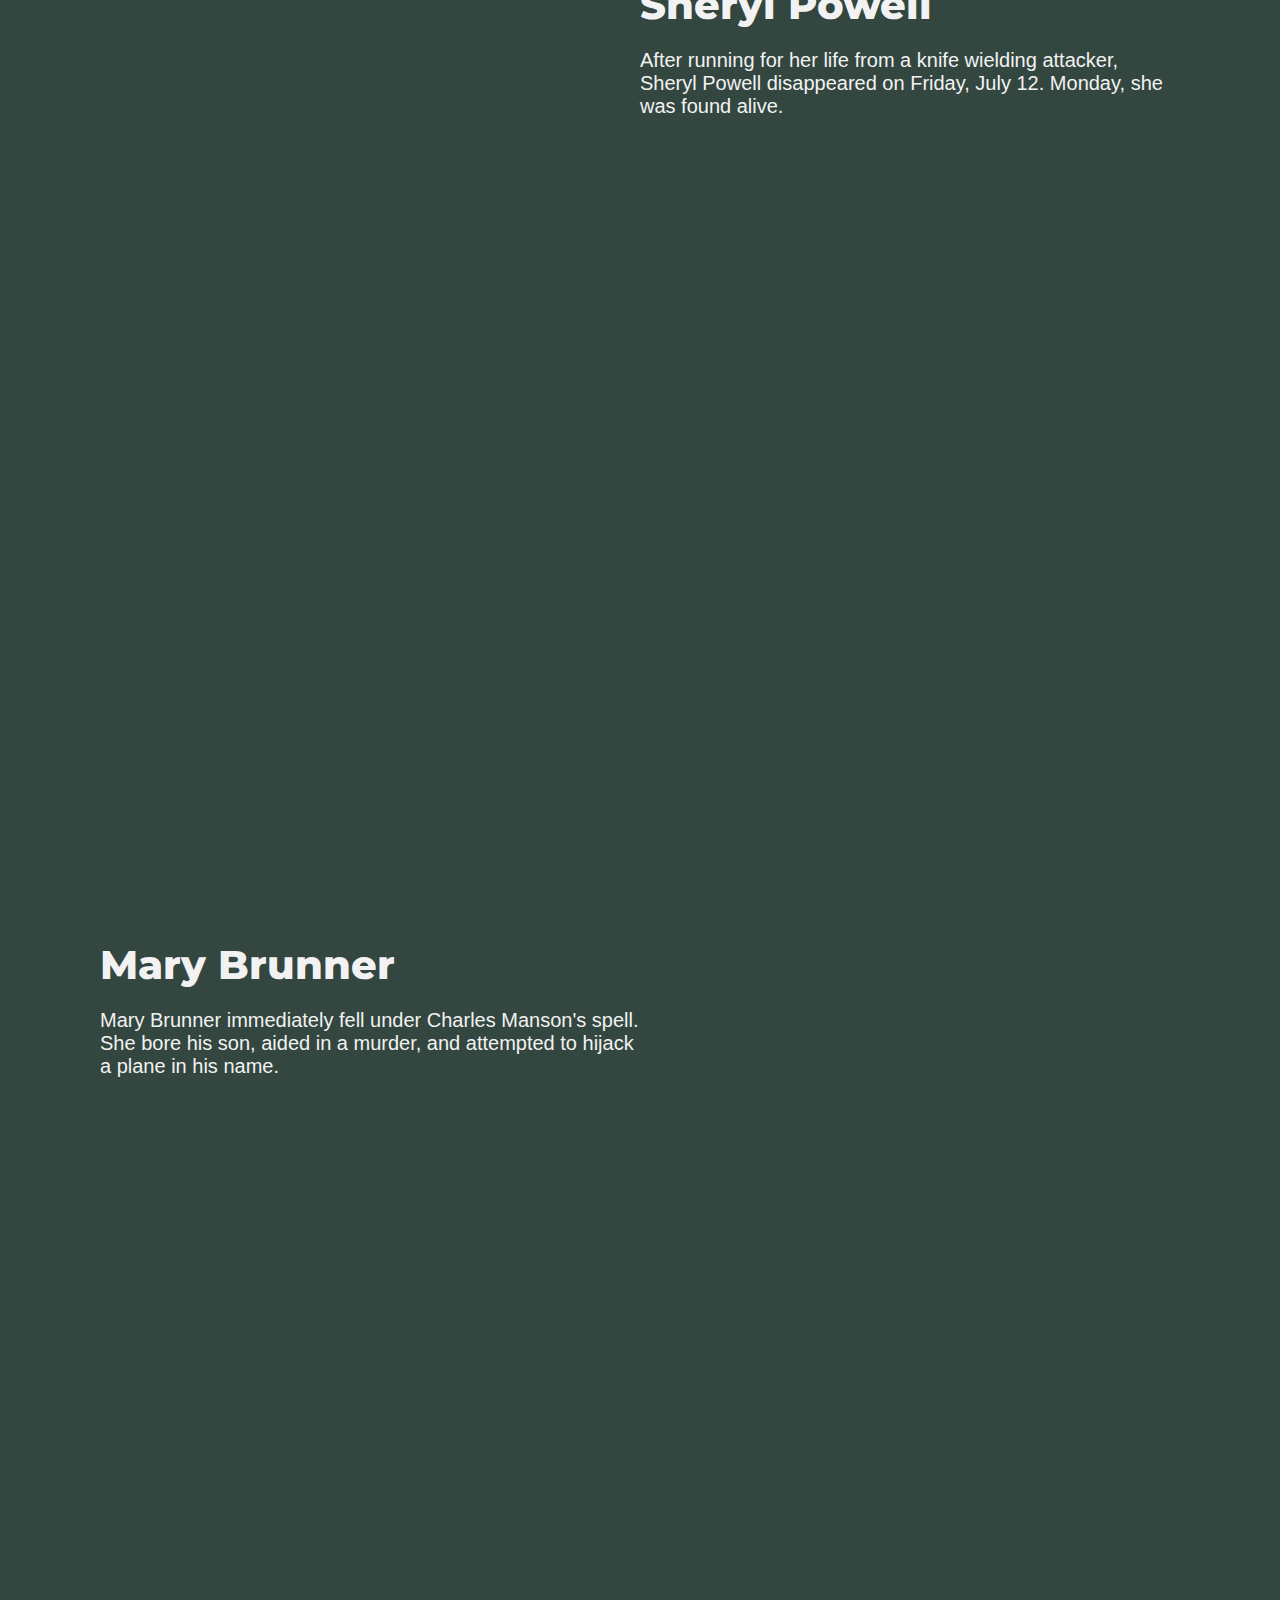
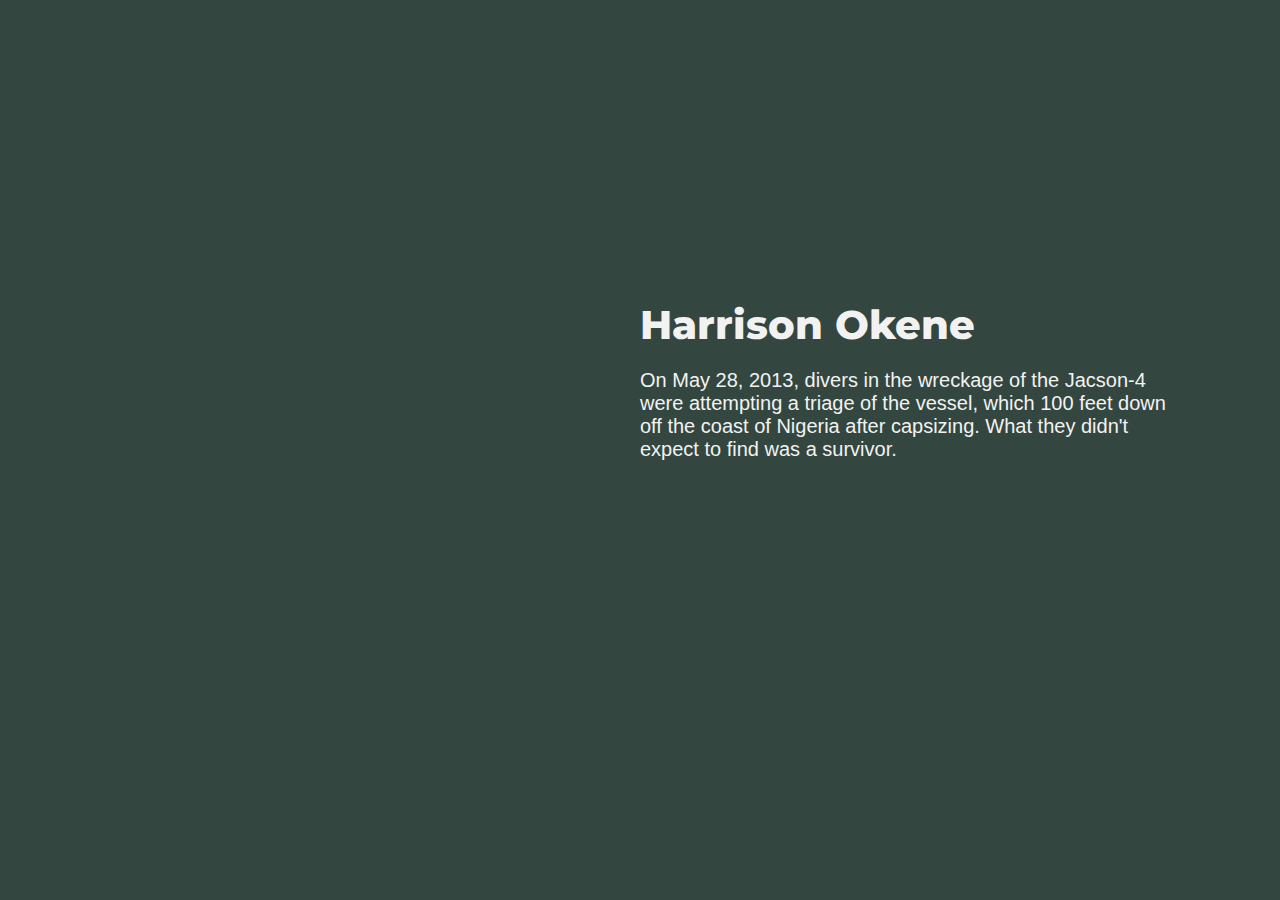
==== commit 153b448f: "Merge branch 'master' of https://github.com/marraleks/flex-exercise" ====
--- a/index.html
+++ b/index.html
@@ -29,7 +29,7 @@
         <div class="logo-menu">
           <img class="" src="./src/assets/nylogo-kopi.png">
         </div>
-        <div id="search">
+        <div id="search1" class="search">
           <input type="text">
           <div class="lupen">
             <img class="lupen" src="./src/assets/ikoner/Magnifying.png">
@@ -81,9 +81,18 @@
           </div>
         </div>
       </div>
+
+      <div id="search2" class="search">
+        <input type="text">
+        <div class="lupen">
+          <img class="lupen" src="./src/assets/ikoner/Magnifying.png">
+        </div>
+      </div>
+
+
       <div class="overlay-footer">
 
-        <div>
+        <div class="item">
           <h4>Redaksjonen:</h4>
           <p>Ansv. redaktør: Helene S. Høie
             <br>
@@ -93,7 +102,7 @@
           </p>
         </div>
 
-        <div>
+        <div class="item">
           <h4>Kontakt:</h4>
           <p>skahr@magasin.com
             <br>
@@ -117,7 +126,7 @@
       <h2>Aron<br />Ralston</h2>
       <p>
         He descended into the canyon, a giant rock above him slipped. Ralston
-        fell and his right hand became lodged between the canyon wall and...
+        fell and his right hand became lodged between...
       </p>
       <a href="./artikler/aronralston.html">
         <img src="./src/assets/ikoner/lys_knapp.png" height="45px" alt="">
@@ -127,7 +136,7 @@
       <h2>Juliane<br />Koepcke</h2>
       <p>
         Juliane Koepcke survived a plane crash, being thrown 10000 feet to the
-        ground, only to survive a 10-day walk in a Peruvian jungle...
+        ground, only to survive a 10-day walk in a Peruvian...
       </p>
       <a href="#">
         <img src="./src/assets/ikoner/lys_knapp.png" height="45px" alt="">
--- a/css/index.css
+++ b/css/index.css
@@ -11,23 +11,37 @@
   background-color: #334640;
 }
 
+#pilh {
+  display: block;
+  background-image: url("../src/assets/ikoner/pilh.png");
+  position: absolute;
+  height: 40px;
+  width: 20px;
+  z-index: 15;
+  background-size: contain;
+  background-position: center;
+  background-repeat: no-repeat;
+  left: 95vw;
+  top: 300px;
+  transform: translate(-50%);
+}
+
 header {
-  height: 10vh;
+  min-height: 80px;
   display: flex;
   width: 100vw;
-  justify-content: space-between;
+  justify-content: flex-end;
   align-items: center;
   position: fixed;
   z-index: 10;
 }
 header #knapp {
-  height: 30px;
-  width: 20px;
+  height: 40px;
+  width: 30px;
   background-image: url("../src/assets/ikoner/misc.png");
   background-size: contain;
   background-position: center;
   background-repeat: no-repeat;
-  margin-top: 30px;
 }
 header #knapp.visible {
   height: 25px;
@@ -49,14 +63,14 @@
   transition: 0.5s;
 }
 .overlay-menu .burger-nav {
-  max-height: 10vh;
+  min-height: 80px;
   width: 80vw;
   margin: 0 auto;
   margin-top: 0;
   margin-bottom: 0;
   display: flex;
   justify-content: space-between;
-  align-items: flex-end;
+  align-items: center;
 }
 .overlay-menu .burger-nav .logo-menu {
   height: 50px;
@@ -64,27 +78,27 @@
 .overlay-menu .burger-nav .logo-menu img {
   height: 100%;
 }
-.overlay-menu .burger-nav #search {
-  padding-top: 20px;
-  height: 50px;
+.overlay-menu .burger-nav .search {
   display: grid;
   grid-template-columns: 200px 40px;
-}
-.overlay-menu .burger-nav #search input {
+  align-items: center;
+}
+.overlay-menu .burger-nav .search input {
+  margin-top: 9px;
   height: 32px;
   background-color: #201F1F;
   border: 1px solid #2C2C2C;
   border-radius: 4px;
 }
-.overlay-menu .burger-nav #search .lupen {
+.overlay-menu .burger-nav .search .lupen {
+  margin-top: 4px;
   position: inline-block;
   height: 20px;
-  margin-top: 4px;
   margin-left: -14px;
 }
 .overlay-menu .box {
   background-color: #201F1F;
-  min-height: 60vh;
+  min-height: 40vh;
 }
 .overlay-menu .box .articles {
   width: 80vw;
@@ -102,11 +116,12 @@
 .overlay-menu .box .articles div h4 {
   font-size: 14px;
   color: #f2f2f2;
+  font-size: 14px;
   font-family: "montserrat";
   font-weight: 800;
 }
 .overlay-menu .box .articles div p {
-  font-size: 12;
+  font-size: 12px;
   color: #f2f2f2;
   font-family: "lft-etica", sans-serif;
   font-weight: 300;
@@ -114,63 +129,99 @@
 .overlay-menu .box .articles div .person {
   width: 100%;
 }
-@media (max-width: 1000px) {
-  .overlay-menu .box .articles {
-    max-width: 55vw;
-    grid-template-columns: 1fr 1fr;
-  }
-  .overlay-menu .box .articles div:nth-child(5), .overlay-menu .box .articles div:nth-child(6) {
-    display: none;
-  }
-}
-@media (max-width: 600px) {
-  .overlay-menu .box .articles {
-    max-width: 70vw;
-    grid-template-columns: 1fr;
-  }
-  .overlay-menu .box .articles div:nth-child(2), .overlay-menu .box .articles div:nth-child(3), .overlay-menu .box .articles div:nth-child(4), .overlay-menu .box .articles div:nth-child(5), .overlay-menu .box .articles div:nth-child(6) {
-    display: none;
-  }
-  .overlay-menu #pilh {
-    display: none;
-  }
+.overlay-menu #search2 {
+  display: none;
 }
 .overlay-menu .overlay-footer {
   width: 80vw;
   min-height: 10vh;
-  max-height: 10vh;
   margin: 0 auto;
   display: grid;
   grid-template-columns: auto auto;
   justify-content: space-between;
   align-items: center;
 }
-.overlay-menu h4 {
+.overlay-menu .overlay-footer .item {
+  padding-top: 10px;
+}
+.overlay-menu .overlay-footer h4 {
   padding-top: 14px;
   color: #D15827;
   font-size: 14px;
   padding-bottom: 10px;
   font-weight: 500;
 }
-.overlay-menu p {
+.overlay-menu .overlay-footer p {
   color: #D15827;
   font-size: 12px;
   font-weight: 300;
 }
-
-#pilh {
-  display: block;
-  background-image: url("../src/assets/ikoner/pilh.png");
-  position: relative;
-  height: 40px;
-  width: 20px;
-  z-index: 15;
-  background-size: contain;
-  background-position: center;
-  background-repeat: no-repeat;
-  left: 95vw;
-  top: 300px;
-  transform: translate(-50%);
+@media (max-width: 850px) {
+  .overlay-menu .box .articles {
+    max-width: 65vw;
+    grid-template-columns: 1fr 1fr;
+  }
+  .overlay-menu .box .articles div:nth-child(5), .overlay-menu .box .articles div:nth-child(6) {
+    display: none;
+  }
+}
+@media (max-width: 750px) {
+  .overlay-menu .burger-nav {
+    display: none;
+  }
+  .overlay-menu .box .articles {
+    padding-top: 70px;
+    max-width: 65vw;
+    grid-template-columns: 1fr;
+  }
+  .overlay-menu .box .articles div:nth-child(2), .overlay-menu .box .articles div:nth-child(3), .overlay-menu .box .articles div:nth-child(4), .overlay-menu .box .articles div:nth-child(5), .overlay-menu .box .articles div:nth-child(6) {
+    display: none;
+  }
+  .overlay-menu .overlay-footer {
+    grid-template-columns: auto;
+  }
+  .overlay-menu #pilh {
+    display: none;
+  }
+  .overlay-menu #search2 {
+    display: grid;
+    justify-content: space-between;
+    width: 80vw;
+    margin: auto;
+  }
+  .overlay-menu .search {
+    display: grid;
+    grid-template-columns: 200px 40px;
+    align-items: center;
+  }
+  .overlay-menu .search input {
+    margin-top: 9px;
+    height: 32px;
+    background-color: #201F1F;
+    border: 1px solid #2C2C2C;
+    border-radius: 4px;
+  }
+  .overlay-menu .search .lupen {
+    margin-top: 4px;
+    position: inline-block;
+    height: 20px;
+    margin-left: -14px;
+  }
+  .overlay-menu .search input {
+    width: 80vw;
+  }
+  .overlay-menu .search .lupen {
+    margin: 4px 0;
+    padding: 0px;
+  }
+}
+@media (max-width: 500px) {
+  .overlay-menu .overlay-menu .box {
+    margin-top: 0px;
+  }
+  .overlay-menu .overlay-footer {
+    grid-template-columns: 1fr;
+  }
 }
 
 .overlay-menu.visible {
@@ -181,6 +232,7 @@
   top: 0;
 }
 
+/* SIDENS INNHOLD */
 .logo {
   display: block;
   position: absolute;
@@ -209,7 +261,7 @@
 }
 main p {
   font-weight: 200;
-  font-size: 15px;
+  font-size: 16px;
 }
 main a {
   color: #f2f2f2;
@@ -259,12 +311,13 @@
 .former-articles h3 {
   font-family: "montserrat";
   font-weight: 800;
-  font-size: 30px;
+  font-size: 40px;
+  padding-bottom: 20px;
 }
 .former-articles p {
   font-family: "lft-etica", sans-serif;
   font-weight: 200;
-  font-size: 15px;
+  font-size: 20px;
 }
 .former-articles a {
   text-decoration: none;
@@ -289,7 +342,74 @@
   background-image: url("../src/img/eldreartikler/Harrison.png");
 }
 
-@media (max-width: 900px) {
+@media (max-width: 1250px) {
+  main {
+    display: flex;
+    flex-wrap: wrap;
+  }
+  main .item {
+    min-height: 100vh;
+    width: 300px;
+    flex-grow: 1;
+    background-size: cover;
+    background-position: center top;
+    color: #f2f2f2;
+    padding: 70vh 80px 0 60px;
+  }
+  main h2 {
+    font-family: "montserrat";
+    font-weight: 800;
+    font-size: 35px;
+  }
+  main p {
+    font-weight: 200;
+    font-size: 14px;
+  }
+  main a {
+    color: #f2f2f2;
+    text-decoration: none;
+    font-weight: 500;
+    font-family: "montserrat";
+    padding: 90px;
+    padding-top: 15px;
+    display: inline-block;
+  }
+}
+@media (max-width: 1100px) {
+  main {
+    display: flex;
+    flex-wrap: wrap;
+  }
+  main .item {
+    min-height: 100vh;
+    width: 300px;
+    flex-grow: 1;
+    background-size: cover;
+    background-position: center top;
+    color: #f2f2f2;
+    padding: 70vh 80px 0 60px;
+  }
+  main h2 {
+    font-family: "montserrat";
+    font-weight: 800;
+    font-size: 35px;
+  }
+  main p {
+    font-weight: 200;
+    font-size: 14px;
+  }
+  main a {
+    color: #f2f2f2;
+    text-decoration: none;
+    font-weight: 500;
+    font-family: "montserrat";
+    padding: 90px;
+    padding-top: 5px;
+    display: inline-block;
+    padding-left: 30%;
+  }
+}
+@media (max-width: 1050px) {
   .logo {
     display: none;
   }
@@ -299,6 +419,29 @@
   }
   main .item {
     width: 100vw;
+  }
+  main h2 {
+    font-family: "montserrat";
+    font-weight: 800;
+    font-size: 35px;
+    padding-top: 115px;
+    text-align: left;
+  }
+  main p {
+    font-weight: 200;
+    font-size: 20px;
+    text-align: left;
+    padding-top: 30px;
+  }
+  main a {
+    color: #f2f2f2;
+    text-decoration: none;
+    font-weight: 500;
+    font-family: "montserrat";
+    padding: 90px;
+    padding-top: 13px;
+    display: inline-block;
+    padding-left: 44%;
   }
 
   .former-articles {
@@ -310,6 +453,7 @@
   .former-articles .former {
     height: 30vh;
     padding-top: 50px;
+    margin-top: 20vh;
     background-size: cover;
     background-position: center;
     color: #f2f2f2;
@@ -318,20 +462,305 @@
     font-family: "montserrat";
     font-weight: 800;
     font-size: 20px;
+    padding-top: 135px;
   }
   .former-articles p {
     font-family: "lft-etica", sans-serif;
     font-weight: 200;
-    font-size: 10px;
+    font-size: 15px;
   }
   .former-articles a {
     display: none;
   }
   .former-articles .former:nth-child(odd) {
-    padding: 100px 50px 0px 50vw;
+    padding: 100px 50px 0px 0vw;
   }
   .former-articles .former:nth-child(even) {
-    padding: 100px 50vw 0px 100px;
+    padding: 100px 0vw 0px 0px;
+  }
+}
+@media (max-width: 950px) {
+  .logo {
+    display: none;
+  }
+
+  main {
+    width: 300vw;
+  }
+  main .item {
+    width: 100vw;
+  }
+  main h2 {
+    font-family: "montserrat";
+    font-weight: 800;
+    font-size: 35px;
+    padding-top: 115px;
+    text-align: left;
+  }
+  main p {
+    font-weight: 200;
+    font-size: 20px;
+    text-align: left;
+    padding-top: 30px;
+  }
+  main a {
+    color: #f2f2f2;
+    text-decoration: none;
+    font-weight: 500;
+    font-family: "montserrat";
+    padding: 90px;
+    padding-top: 10px;
+    display: inline-block;
+    padding-left: 45%;
+  }
+
+  .former-articles {
+    display: flex;
+    flex-wrap: wrap;
+    padding-right: 20px;
+    padding-left: 20px;
+  }
+  .former-articles .former {
+    height: 30vh;
+    padding-top: 50px;
+    margin-top: 20vh;
+    background-size: cover;
+    background-position: center;
+    color: #f2f2f2;
+  }
+  .former-articles h3 {
+    font-family: "montserrat";
+    font-weight: 800;
+    font-size: 20px;
+    padding-top: 135px;
+  }
+  .former-articles p {
+    font-family: "lft-etica", sans-serif;
+    font-weight: 200;
+    font-size: 15px;
+  }
+  .former-articles a {
+    display: none;
+  }
+  .former-articles .former:nth-child(odd) {
+    padding: 100px 50px 0px 0vw;
+  }
+  .former-articles .former:nth-child(even) {
+    padding: 100px 0vw 0px 0px;
+  }
+}
+@media (max-width: 750px) {
+  .logo {
+    display: none;
+  }
+
+  main {
+    width: 300vw;
+  }
+  main .item {
+    width: 100vw;
+  }
+  main h2 {
+    font-family: "montserrat";
+    font-weight: 800;
+    font-size: 35px;
+    padding-top: 100px;
+    text-align: left;
+  }
+  main p {
+    font-weight: 200;
+    font-size: 15px;
+    padding-top: 45px;
+    text-align: left;
+  }
+  main a {
+    color: #f2f2f2;
+    text-decoration: none;
+    font-weight: 500;
+    font-family: "montserrat";
+    padding: 90px;
+    padding-top: 15px;
+    display: inline-block;
+    padding-left: 35%;
+  }
+
+  .former-articles {
+    display: flex;
+    flex-wrap: wrap;
+    padding-right: 20px;
+    padding-left: 20px;
+  }
+  .former-articles .former {
+    height: 30vh;
+    padding-top: 50px;
+    margin-top: 20vh;
+    background-size: cover;
+    background-position: center;
+    color: #f2f2f2;
+  }
+  .former-articles h3 {
+    font-family: "montserrat";
+    font-weight: 800;
+    font-size: 20px;
+    padding-top: 135px;
+  }
+  .former-articles p {
+    font-family: "lft-etica", sans-serif;
+    font-weight: 200;
+    font-size: 13px;
+  }
+  .former-articles a {
+    display: none;
+  }
+  .former-articles .former:nth-child(odd) {
+    padding: 100px 30px 0px 0vw;
+  }
+  .former-articles .former:nth-child(even) {
+    padding: 100px 0vw 0px 0px;
+  }
+}
+@media (max-width: 600px) {
+  .logo {
+    display: none;
+  }
+
+  main {
+    width: 300vw;
+  }
+  main .item {
+    width: 100vw;
+  }
+  main h2 {
+    font-family: "montserrat";
+    font-weight: 800;
+    font-size: 35px;
+    padding-top: 100px;
+    text-align: left;
+  }
+  main p {
+    font-weight: 200;
+    font-size: 15px;
+    padding-top: 45px;
+    text-align: left;
+  }
+  main a {
+    color: #f2f2f2;
+    text-decoration: none;
+    font-weight: 500;
+    font-family: "montserrat";
+    padding: 90px;
+    padding-top: 15px;
+    display: inline-block;
+    padding-left: 35%;
+  }
+
+  .former-articles {
+    display: flex;
+    flex-wrap: wrap;
+    padding-right: 20px;
+    padding-left: 20px;
+  }
+  .former-articles .former {
+    height: 30vh;
+    padding-top: 50px;
+    margin-top: 20vh;
+    background-size: cover;
+    background-position: center;
+    color: #f2f2f2;
+  }
+  .former-articles h3 {
+    font-family: "montserrat";
+    font-weight: 800;
+    font-size: 20px;
+    padding-top: 135px;
+  }
+  .former-articles p {
+    font-family: "lft-etica", sans-serif;
+    font-weight: 200;
+    font-size: 13px;
+  }
+  .former-articles a {
+    display: none;
+  }
+  .former-articles .former:nth-child(odd) {
+    padding: 100px 30px 0px 0vw;
+  }
+  .former-articles .former:nth-child(even) {
+    padding: 100px 0vw 0px 0px;
+  }
+}
+@media (max-width: 500px) {
+  .logo {
+    display: none;
+  }
+
+  main {
+    max-width: 100vw;
+    overflow: hidden;
+    flex-wrap: nowrap;
+  }
+  main .item {
+    min-width: 100vw;
+    min-height: 120vh;
+    max-height: auto;
+  }
+  main h2 {
+    font-family: "montserrat";
+    font-weight: 800;
+    font-size: 35px;
+    padding-top: 100px;
+    text-align: left;
+  }
+  main p {
+    font-weight: 200;
+    font-size: 15px;
+    padding-top: 45px;
+    text-align: left;
+  }
+  main a {
+    color: #f2f2f2;
+    text-decoration: none;
+    font-weight: 500;
+    font-family: "montserrat";
+    padding: 90px;
+    padding-top: 15px;
+    display: inline-block;
+    padding-left: 35%;
+  }
+
+  .former-articles {
+    display: flex;
+    flex-wrap: wrap;
+    padding-right: 20px;
+    padding-left: 20px;
+  }
+  .former-articles .former {
+    height: 30vh;
+    padding-top: 50px;
+    margin-top: 20vh;
+    background-size: cover;
+    background-position: center;
+    color: #f2f2f2;
+  }
+  .former-articles h3 {
+    font-family: "montserrat";
+    font-weight: 800;
+    font-size: 20px;
+    padding-top: 135px;
+  }
+  .former-articles p {
+    font-family: "lft-etica", sans-serif;
+    font-weight: 200;
+    font-size: 13px;
+  }
+  .former-articles a {
+    display: none;
+  }
+  .former-articles .former:nth-child(odd) {
+    padding: 100px 30px 0px 0vw;
+  }
+  .former-articles .former:nth-child(even) {
+    padding: 100px 0vw 0px 0px;
   }
 }
 
